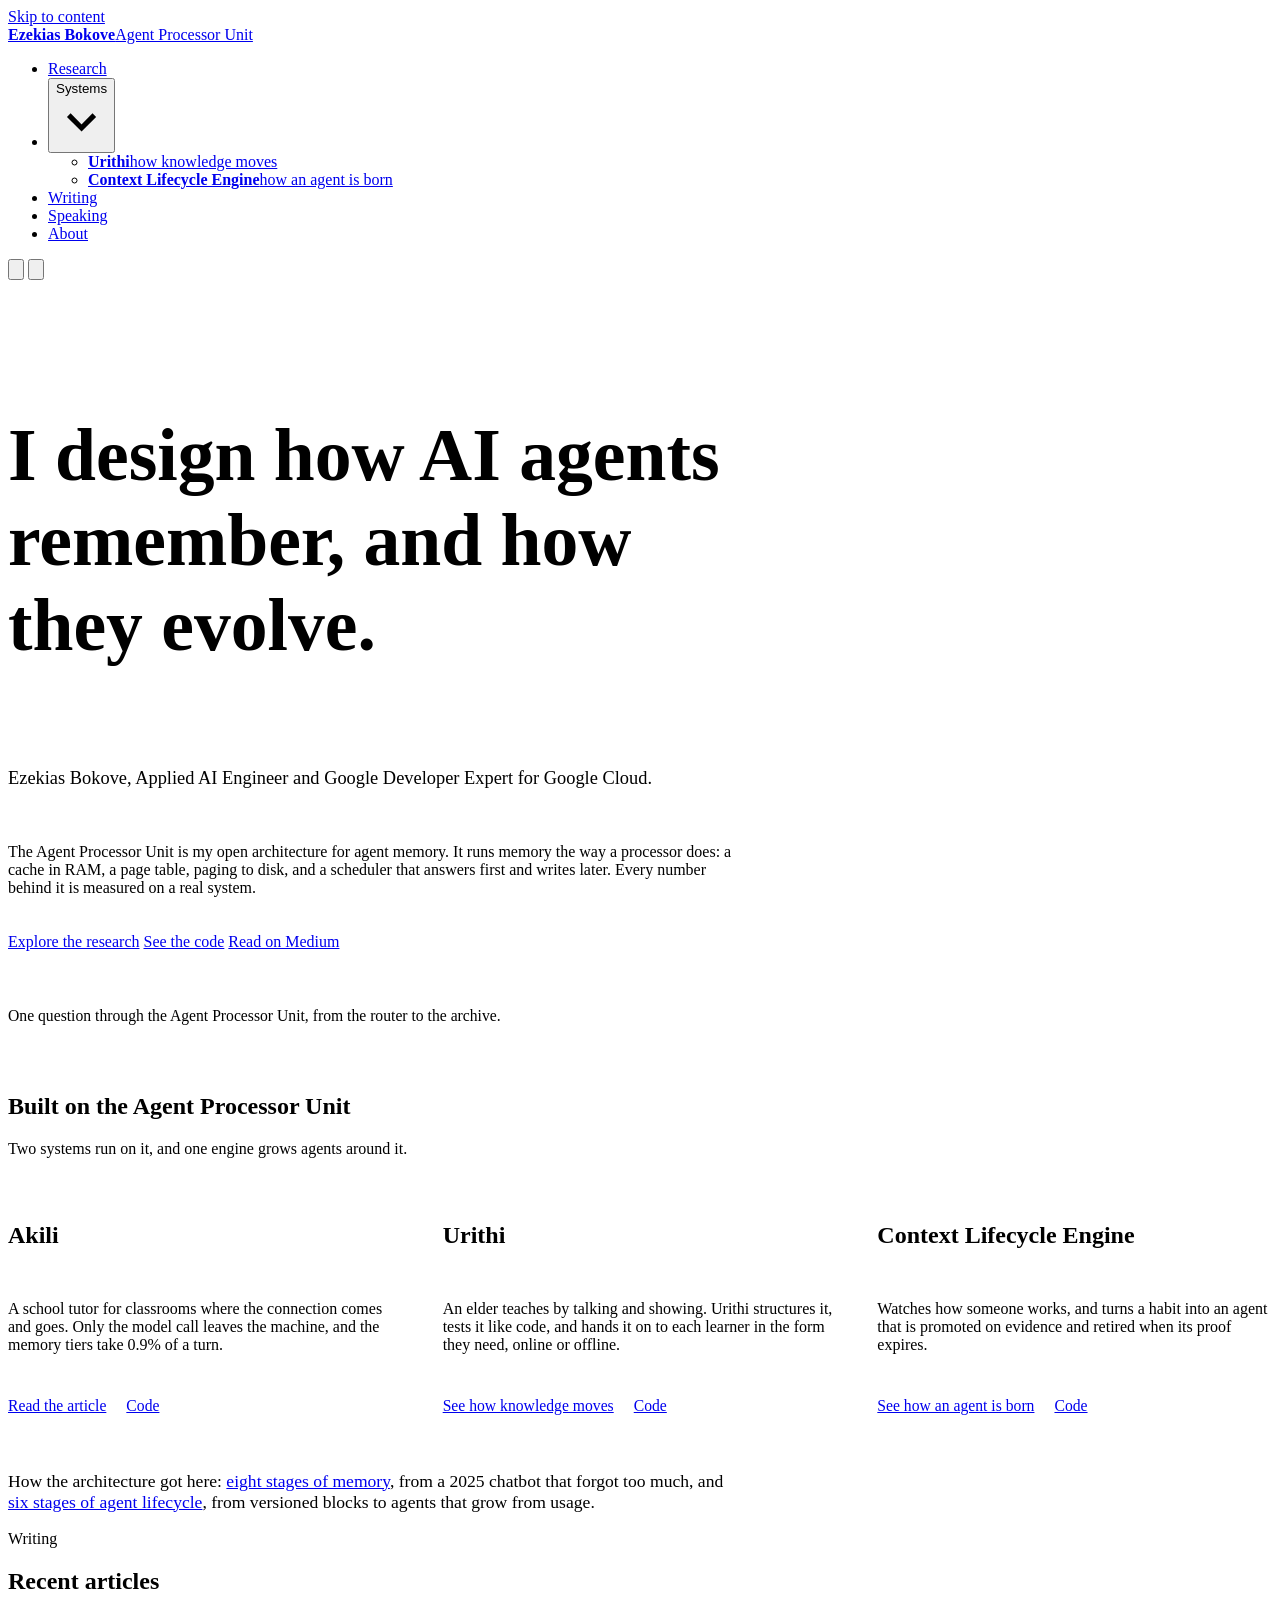
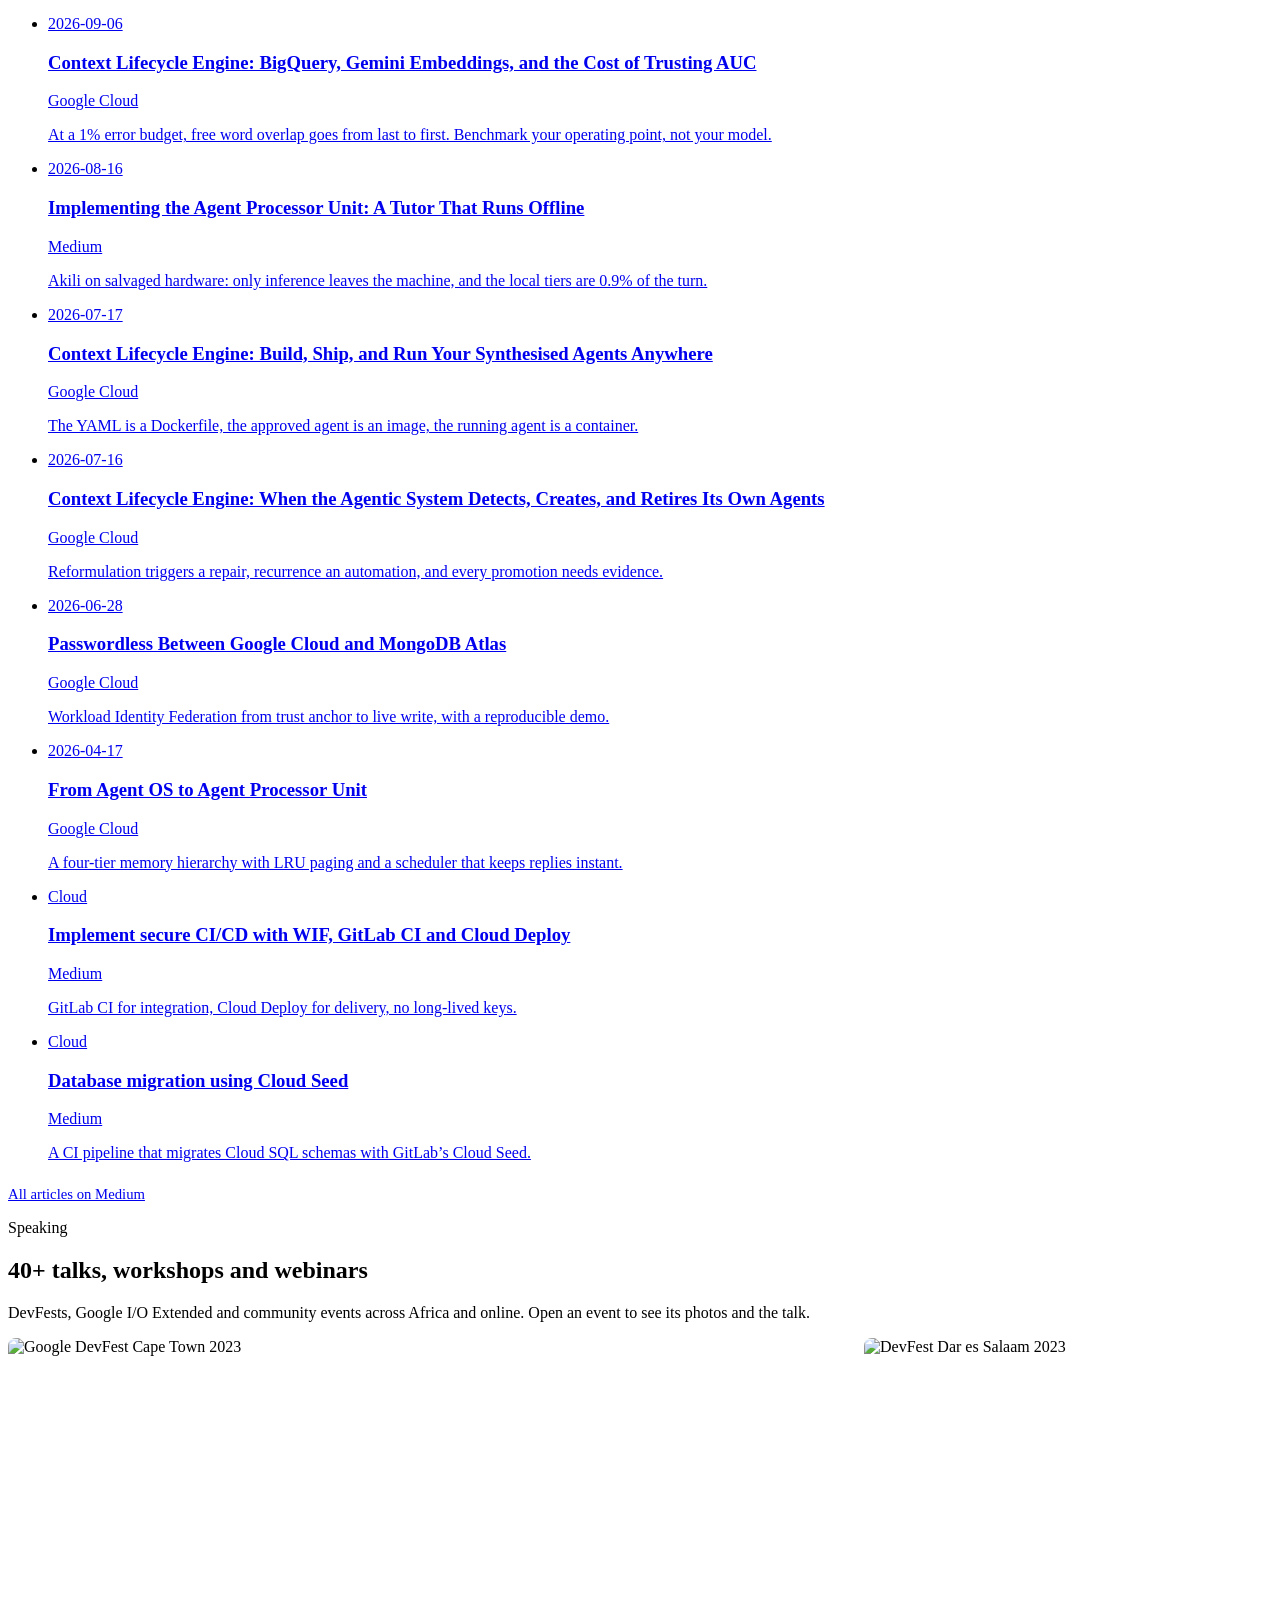
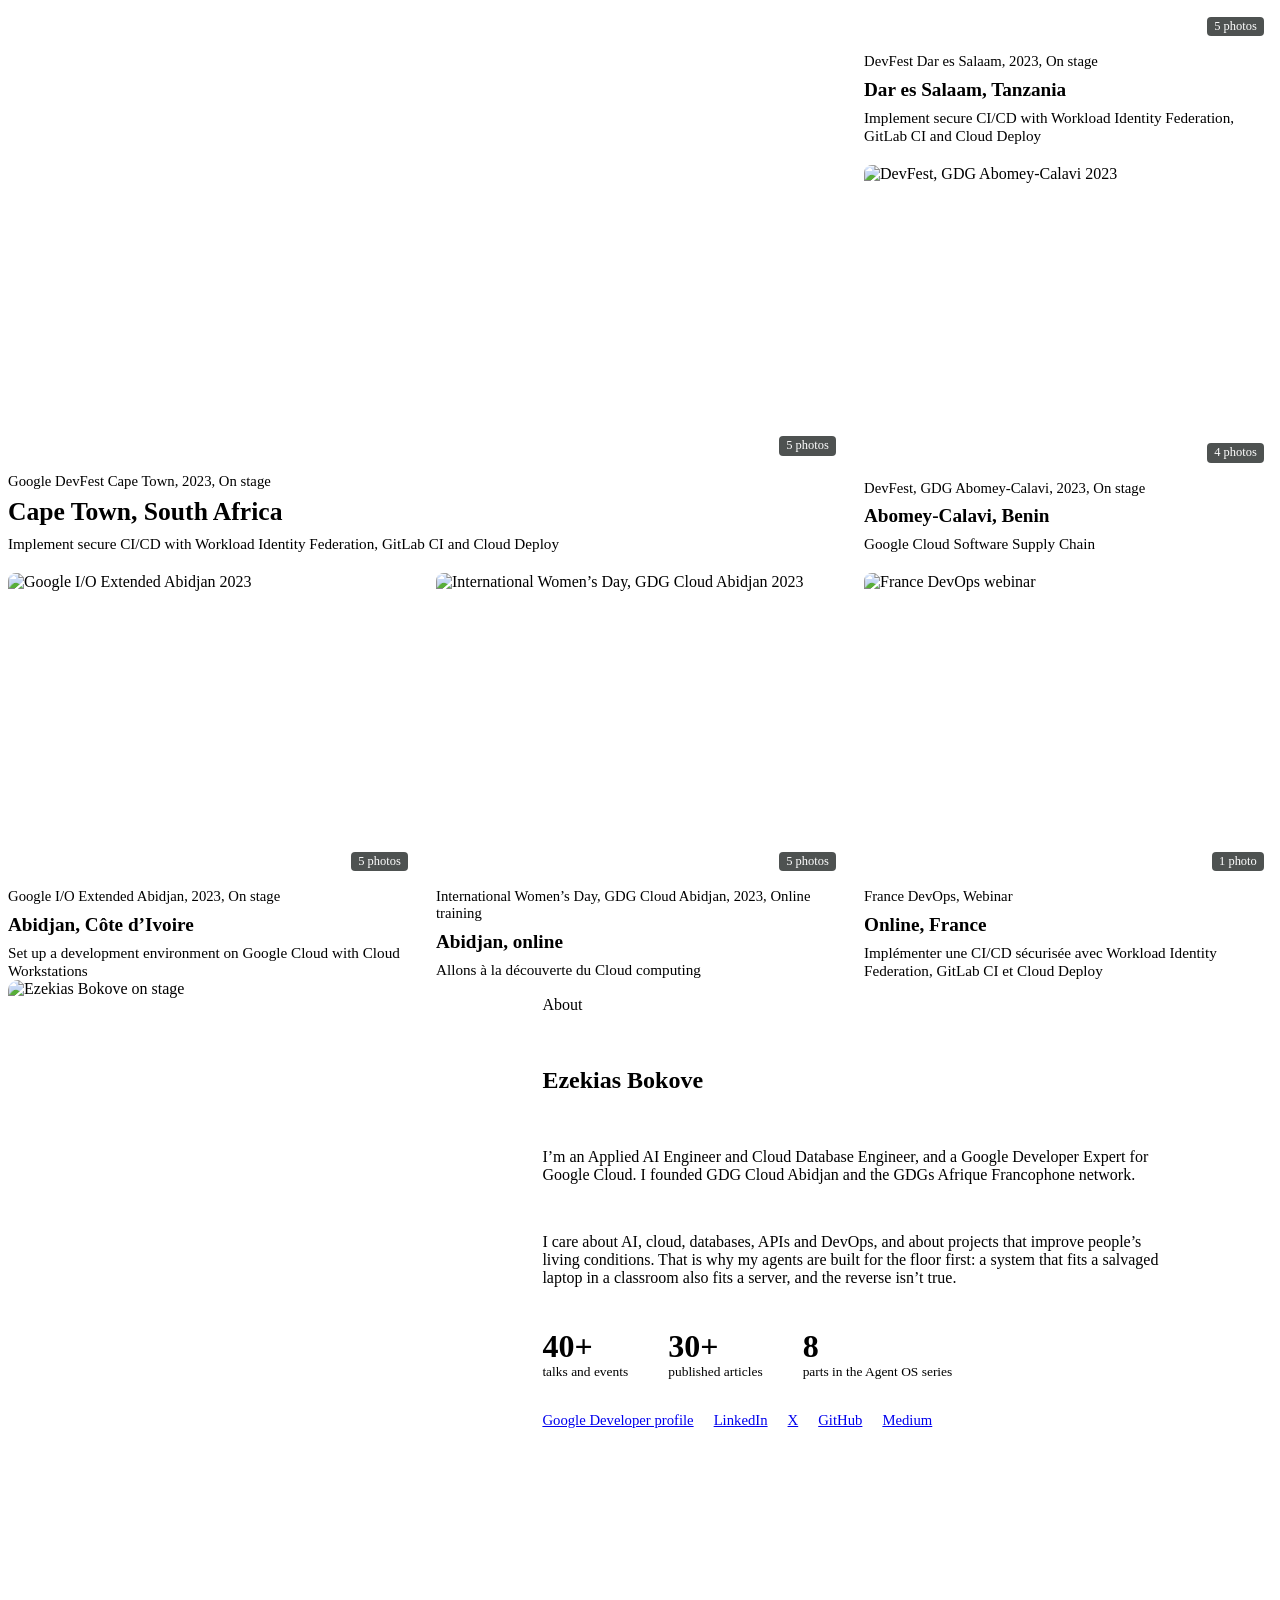
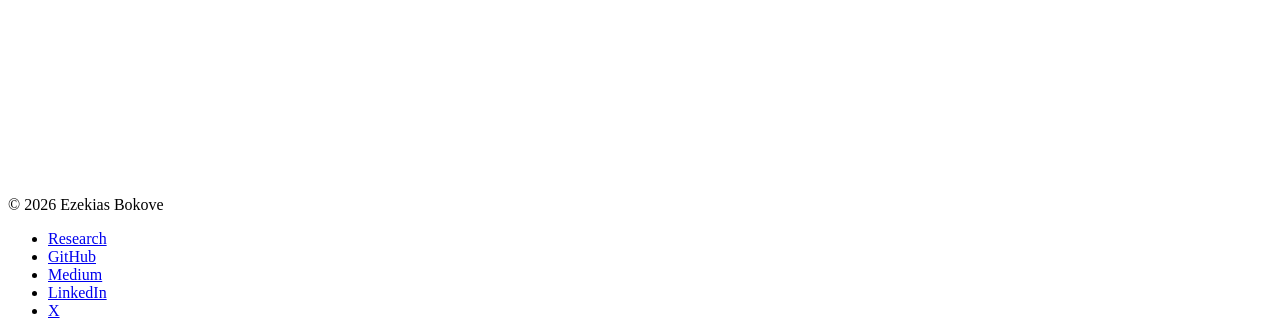
==== public/index.html @ e728876d "seo: fix robots.txt and soft 404s, add structured data and share images - robots.txt was named with " ====
<!DOCTYPE html>
<html lang="en">
<head>
  <meta charset="utf-8">
  <meta name="viewport" content="width=device-width, initial-scale=1, viewport-fit=cover">
  <title>Ezekias Bokove | Agent Processor Unit and AI agent memory</title>
  <meta name="description" content="Ezekias Bokove designs memory architectures for AI agents. The Agent Processor Unit runs agent memory like a processor: cache, page table, paging, scheduler.">
  <meta name="author" content="Ezekias Bokove">
  <link rel="canonical" href="https://ezekias.dev/">
  <meta property="og:type" content="profile">
  <meta property="og:site_name" content="Ezekias Bokove">
  <meta property="og:title" content="Ezekias Bokove">
  <meta property="og:description" content="Ezekias Bokove designs memory architectures for AI agents. The Agent Processor Unit runs agent memory like a processor: cache, page table, paging, scheduler.">
  <meta property="og:url" content="https://ezekias.dev/">
  <meta property="og:image" content="https://ezekias.dev/assets/og/home.png">
  <meta property="og:image:width" content="1200">
  <meta property="og:image:height" content="630">
  <meta property="og:locale" content="en_US">
  <meta name="twitter:card" content="summary_large_image">
  <meta name="twitter:site" content="@EzekiasBokove">
  <meta name="twitter:creator" content="@EzekiasBokove">
  <meta name="twitter:title" content="Ezekias Bokove">
  <meta name="twitter:description" content="Ezekias Bokove designs memory architectures for AI agents. The Agent Processor Unit runs agent memory like a processor: cache, page table, paging, scheduler.">
  <meta name="twitter:image" content="https://ezekias.dev/assets/og/home.png">
  <link rel="preconnect" href="https://fonts.googleapis.com">
  <link rel="preconnect" href="https://fonts.gstatic.com" crossorigin>
  <link rel="stylesheet" href="https://fonts.googleapis.com/css2?family=Familjen+Grotesk:ital,wght@0,400..700;1,400..700&family=Literata:ital,opsz,wght@0,7..72,300..700;1,7..72,400&display=swap">
  <script type="application/ld+json">
{
 "@context": "https://schema.org",
 "@graph": [
  {
   "@type": "Person",
   "@id": "https://ezekias.dev/#person",
   "name": "Ezekias Bokove",
   "alternateName": "Mahuton Ezekias Bokove",
   "url": "https://ezekias.dev/",
   "image": "https://ezekias.dev/assets/img/thumbs/ezekias_bokove-speaker.jpg",
   "jobTitle": "Applied AI Engineer",
   "description": "Applied AI Engineer and Google Developer Expert for Google Cloud. Author of the Agent Processor Unit, an open memory architecture for AI agents.",
   "award": "Google Developer Expert, Google Cloud",
   "knowsAbout": [
    "AI agent memory",
    "Agent Processor Unit",
    "Context engineering",
    "Multi-agent systems",
    "Google Cloud",
    "Retrieval-augmented generation"
   ],
   "sameAs": [
    "https://github.com/EZFRICA",
    "https://ezekiasb.medium.com/",
    "https://www.linkedin.com/in/ezekias-bokove/",
    "https://twitter.com/EzekiasBokove",
    "https://g.dev/EzekiasBokove"
   ]
  },
  {
   "@type": "WebSite",
   "@id": "https://ezekias.dev/#website",
   "url": "https://ezekias.dev/",
   "name": "Ezekias Bokove",
   "inLanguage": "en",
   "publisher": {
    "@id": "https://ezekias.dev/#person"
   }
  },
  {
   "@type": "ProfilePage",
   "@id": "https://ezekias.dev/#webpage",
   "url": "https://ezekias.dev/",
   "name": "Ezekias Bokove | Agent Processor Unit and AI agent memory",
   "description": "Ezekias Bokove designs memory architectures for AI agents. The Agent Processor Unit runs agent memory like a processor: cache, page table, paging, scheduler.",
   "isPartOf": {
    "@id": "https://ezekias.dev/#website"
   },
   "inLanguage": "en",
   "primaryImageOfPage": "https://ezekias.dev/assets/og/home.png",
   "mainEntity": {
    "@id": "https://ezekias.dev/#person"
   }
  }
 ]
}
  </script>
  <meta name="theme-color" content="#F1F4F0" media="(prefers-color-scheme: light)">
  <meta name="theme-color" content="#0E1513" media="(prefers-color-scheme: dark)">
  <link rel="manifest" href="/site.webmanifest">
  <link rel="icon" type="image/png" sizes="32x32" href="/assets/favicon/favicon-32x32.png">
  <link rel="icon" type="image/png" sizes="16x16" href="/assets/favicon/favicon-16x16.png">
  <link rel="apple-touch-icon" href="/assets/favicon/apple-touch-icon.png">
  <link rel="stylesheet" href="/assets/site/site.css">
  <link rel="stylesheet" href="/assets/site/arch.css">
  <link rel="stylesheet" href="/assets/site/flow.css">
  <script src="/assets/site/site.js"></script>
  <style>
    .hero { padding-block: 4.5rem 3rem; display: grid; gap: 2.75rem; }
    .hero-text { display: grid; gap: 1.25rem; max-width: 46rem; }
    .hero h1 { font-size: clamp(2.5rem, 1.4rem + 4.4vw, 4.6rem); }
    .hero .who { font-family: var(--display); font-size: 1.15rem; color: var(--muted); }
    .hero-figure { margin: 0; display: grid; gap: 0.75rem; }
    .hero-figure figcaption { font-family: var(--display); font-size: 0.98rem; color: var(--muted); }

    .hero-figure .flow { box-shadow: 0 30px 60px -30px rgba(13, 15, 18, 0.55); }
    .built { display: grid; grid-template-columns: repeat(3, minmax(0, 1fr)); gap: 2.5rem; border-top: 1px solid var(--ink); padding-top: 1.5rem; }
    .built article { display: grid; grid-template-rows: auto 1fr auto; gap: 0.7rem; }
    .built h3 { font-size: 1.5rem; }
    .built p { color: var(--muted); }
    .built .links { display: flex; flex-wrap: wrap; gap: 0.3rem 1.25rem; font-family: var(--display); font-size: 0.98rem; color: var(--ink); }
    .lineage { margin-top: 2.5rem; max-width: 46rem; font-size: 1.1rem; }
    @media (max-width: 860px) { .built { grid-template-columns: minmax(0, 1fr); gap: 2rem; } }
    .index { list-style: none; margin: 0; padding: 0; border-top: 1px solid var(--ink); }
    .index li { border-bottom: 1px solid var(--rule); }
    .index a { display: grid; grid-template-columns: 14rem minmax(0, 1fr); gap: 0.3rem 2rem; padding: 1.15rem 0; text-decoration: none; }
    .index .k { font-family: var(--display); font-weight: 620; font-size: 1.3rem; line-height: 1.2; }
    .index .d { color: var(--muted); max-width: 40rem; }
    .index .r { grid-column: 2; font-family: var(--display); font-size: 0.92rem; color: var(--muted); }
    .index a:hover .k { color: var(--probe); }
    .index-label { font-family: var(--display); font-weight: 620; font-size: 1.05rem; margin: 3rem 0 0.75rem; }
    @media (max-width: 680px) { .index a { grid-template-columns: minmax(0, 1fr); } .index .r { grid-column: 1; } }

    /* Speaking: a photo gallery; each event opens a viewer with all its photos and the talk */
    .gallery { display: grid; grid-template-columns: repeat(3, minmax(0, 1fr)); gap: 1.25rem; list-style: none; margin: 0; padding: 0; }
    .gallery li:first-child { grid-column: span 2; grid-row: span 2; }
    .shot { display: grid; gap: 0.55rem; width: 100%; height: 100%; align-content: start; padding: 0; border: 0; background: none; color: inherit; text-align: left; font: inherit; cursor: pointer; }
    .shot .frame { position: relative; overflow: hidden; border-radius: 8px; background: var(--paper-2); aspect-ratio: 4 / 3; }
    .gallery li:first-child .frame { aspect-ratio: auto; height: 100%; min-height: 18rem; }
    .gallery li:first-child .shot { grid-template-rows: minmax(0, 1fr) auto; }
    .shot img { width: 100%; height: 100%; object-fit: cover; transition: transform 0.5s ease; }
    .shot:hover img { transform: scale(1.04); }
    .shot .count { position: absolute; right: 0.5rem; bottom: 0.5rem; font-family: var(--mono); font-size: 0.78rem; color: #fff; background: rgba(10, 16, 14, 0.72); padding: 0.15rem 0.45rem; border-radius: 4px; }
    .shot .meta { font-family: var(--display); font-size: 0.92rem; color: var(--muted); }
    .shot .city { font-family: var(--display); font-stretch: 112%; font-weight: 720; font-size: 1.2rem; line-height: 1.1; }
    .gallery li:first-child .city { font-size: 1.6rem; }
    .shot .talk-title { color: var(--muted); font-size: 0.95rem; }
    .shot:hover .city { color: var(--probe); }
    @media (max-width: 860px) { .gallery { grid-template-columns: repeat(2, minmax(0, 1fr)); } }
    @media (max-width: 560px) { .gallery { grid-template-columns: minmax(0, 1fr); } .gallery li:first-child { grid-column: auto; grid-row: auto; } .gallery li:first-child .frame { height: auto; min-height: 0; aspect-ratio: 4 / 3; } }

    .viewer { width: min(64rem, calc(100vw - 2rem)); max-height: calc(100dvh - 2rem); padding: 0; border: 1px solid var(--rule); border-radius: 12px; background: var(--card); color: var(--ink); }
    .viewer::backdrop { background: rgba(5, 9, 8, 0.75); }
    .viewer-inner { display: grid; grid-template-columns: minmax(0, 1.5fr) minmax(0, 1fr); }
    .viewer-media { background: #0b100e; display: grid; grid-template-rows: minmax(0, 1fr) auto; }
    .viewer-media .main { width: 100%; height: min(62vh, 34rem); object-fit: contain; }
    .viewer-thumbs { display: flex; gap: 0.4rem; padding: 0.5rem; overflow-x: auto; }
    .viewer-thumbs button { flex: 0 0 4.2rem; height: 3rem; padding: 0; border: 2px solid transparent; border-radius: 4px; overflow: hidden; cursor: pointer; background: none; opacity: 0.6; }
    .viewer-thumbs button[aria-current="true"] { border-color: var(--probe); opacity: 1; }
    .viewer-thumbs img { width: 100%; height: 100%; object-fit: cover; }
    .viewer-text { padding: 1.5rem; display: grid; gap: 0.8rem; align-content: start; overflow-y: auto; max-height: min(70vh, 40rem); }
    .viewer-text .meta { font-family: var(--display); font-size: 0.95rem; color: var(--muted); }
    .viewer-text h3 { font-size: 1.6rem; font-stretch: 112%; }
    .viewer-text .talk-title { font-family: var(--display); font-weight: 650; font-size: 1.02rem; }
    .viewer-text p { color: var(--muted); font-size: 0.97rem; }
    .viewer-close { position: absolute; top: 0.6rem; right: 0.6rem; z-index: 2; background: var(--card); }
    .viewer-nav { display: flex; gap: 0.5rem; margin-top: 0.5rem; }
    @media (max-width: 760px) {
      .viewer-inner { grid-template-columns: minmax(0, 1fr); }
      .viewer-media .main { height: 42vh; }
      .viewer-text { max-height: none; }
      .viewer { overflow-y: auto; }
    }
    .about { display: grid; grid-template-columns: minmax(0, 0.8fr) minmax(0, 1.2fr); gap: 3rem; align-items: start; }
    .about img { width: 100%; aspect-ratio: 4 / 5; object-fit: cover; object-position: 50% 30%; border-radius: 10px; }
    .about-text { display: grid; gap: 1.1rem; max-width: 40rem; }
    .stats { display: flex; flex-wrap: wrap; gap: 1.5rem 2.5rem; margin: 0.5rem 0 0; }
    .stats div { display: grid; }
    .stats dt { font-family: var(--mono); font-size: 0.84rem; color: var(--muted); order: 2; }
    .stats dd { margin: 0; font-family: var(--display); font-stretch: 112%; font-weight: 750; font-size: 2rem; line-height: 1.1; order: 1; font-variant-numeric: tabular-nums; }
    .links-inline { display: flex; flex-wrap: wrap; gap: 0.4rem 1.25rem; font-family: var(--mono); font-size: 0.92rem; }
    @media (max-width: 760px) { .about { grid-template-columns: minmax(0, 1fr); } .about img { aspect-ratio: 3 / 2; } }
    @media (max-width: 960px) { .projects { grid-template-columns: repeat(2, minmax(0, 1fr)); } }
    @media (max-width: 600px) { .projects { grid-template-columns: minmax(0, 1fr); } }
    .more { margin-top: 1.5rem; font-family: var(--mono); font-size: 0.92rem; }
  </style>
</head>
<body>
  <a class="skip" href="#main">Skip to content</a>
  <header class="site-header">
    <div class="container">
      <a class="brand" href="/"><b>Ezekias Bokove</b><span>Agent Processor Unit</span></a>
      <ul class="nav" id="site-nav">
        <li><a href="/research">Research</a></li>
        <li class="has-sub">
          <button class="sub-toggle" type="button" aria-expanded="false" aria-controls="systems-menu">Systems<svg viewBox="0 0 16 16" aria-hidden="true"><path d="m4 6 4 4 4-4" fill="none" stroke="currentColor" stroke-width="1.6"/></svg></button>
          <ul class="sub" id="systems-menu">
            <li><a href="/research/urithi"><b>Urithi</b><span>how knowledge moves</span></a></li>
            <li><a href="/research/cle"><b>Context Lifecycle Engine</b><span>how an agent is born</span></a></li>
          </ul>
        </li>
        <li><a href="#writing">Writing</a></li>
        <li><a href="#speaking">Speaking</a></li>
        <li><a href="#about">About</a></li>
      </ul>
      <button class="icon-btn menu-btn" type="button" data-menu-toggle aria-expanded="false" aria-controls="site-nav" aria-label="Menu"><svg viewBox="0 0 16 16" aria-hidden="true"><path d="M2 4h12M2 8h12M2 12h12" stroke="currentColor" stroke-width="1.5"/></svg></button>
      <button class="icon-btn" type="button" data-theme-toggle aria-label="Theme"><svg viewBox="0 0 16 16" aria-hidden="true"><circle cx="8" cy="8" r="6" fill="none" stroke="currentColor" stroke-width="1.4"/><path d="M8 2a6 6 0 0 1 0 12z" fill="currentColor"/></svg></button>
    </div>
  </header>

  <main id="main">
    <section class="container hero">
      <div class="hero-text">
        <h1>I design how AI agents remember, and how they evolve.</h1>
        <p class="who">Ezekias Bokove, Applied AI Engineer and Google Developer Expert for Google Cloud.</p>
        <p class="lede">The Agent Processor Unit is my open architecture for agent memory. It runs memory the way a processor does: a cache in RAM, a page table, paging to disk, and a scheduler that answers first and writes later. Every number behind it is measured on a real system.</p>
        <div class="actions">
          <a class="btn" href="/research">Explore the research</a>
          <a class="btn ghost" href="https://github.com/EZFRICA/Agent-Processor-Unit">See the code</a>
          <a class="btn ghost" href="https://ezekiasb.medium.com/">Read on Medium</a>
        </div>
      </div>
      <figure class="hero-figure">
        <div id="apu-die"></div>
        <figcaption>One question through the Agent Processor Unit, from the router to the archive.</figcaption>
      </figure>
    </section>

    <section class="section" id="research">
      <div class="container">
        <div class="section-head">
          <h2>Built on the Agent Processor Unit</h2>
          <p class="lede">Two systems run on it, and one engine grows agents around it.</p>
        </div>
        <div class="built">
          <article>
            <h3>Akili</h3>
            <p>A school tutor for classrooms where the connection comes and goes. Only the model call leaves the machine, and the memory tiers take 0.9% of a turn.</p>
            <p class="links"><a href="https://ezekiasb.medium.com/implementing-the-agent-processor-unit-a-tutor-that-runs-offline-d10b77803889">Read the article</a><a href="https://github.com/EZFRICA/apu-akili">Code</a></p>
          </article>
          <article>
            <h3>Urithi</h3>
            <p>An elder teaches by talking and showing. Urithi structures it, tests it like code, and hands it on to each learner in the form they need, online or offline.</p>
            <p class="links"><a href="/research/urithi">See how knowledge moves</a><a href="https://github.com/EZFRICA/apu-urithi">Code</a></p>
          </article>
          <article>
            <h3>Context Lifecycle Engine</h3>
            <p>Watches how someone works, and turns a habit into an agent that is promoted on evidence and retired when its proof expires.</p>
            <p class="links"><a href="/research/cle">See how an agent is born</a><a href="https://github.com/EZFRICA/context-lifecycle-engine">Code</a></p>
          </article>
        </div>
        <p class="lineage">How the architecture got here: <a href="/research/memory">eight stages of memory</a>, from a 2025 chatbot that forgot too much, and <a href="/research/context">six stages of agent lifecycle</a>, from versioned blocks to agents that grow from usage.</p>
      </div>
    </section>

    <section class="section" id="writing">
      <div class="container">
        <div class="section-head">
          <p class="eyebrow">Writing</p>
          <h2>Recent articles</h2>
        </div>
        <ul class="rows">
          <li><a href="https://medium.com/google-cloud/context-lifecycle-engine-bigquery-gemini-embeddings-and-the-cost-of-trusting-auc-53237b806b9c"><time datetime="2026-09-06">2026-09-06</time><h3>Context Lifecycle Engine: BigQuery, Gemini Embeddings, and the Cost of Trusting AUC</h3><span class="tag">Google Cloud</span><p>At a 1% error budget, free word overlap goes from last to first. Benchmark your operating point, not your model.</p></a></li>
          <li><a href="https://ezekiasb.medium.com/implementing-the-agent-processor-unit-a-tutor-that-runs-offline-d10b77803889"><time datetime="2026-08-16">2026-08-16</time><h3>Implementing the Agent Processor Unit: A Tutor That Runs Offline</h3><span class="tag">Medium</span><p>Akili on salvaged hardware: only inference leaves the machine, and the local tiers are 0.9% of the turn.</p></a></li>
          <li><a href="https://medium.com/google-cloud/context-lifecycle-engine-build-ship-and-run-your-synthesised-agents-anywhere-33be1d151426"><time datetime="2026-07-17">2026-07-17</time><h3>Context Lifecycle Engine: Build, Ship, and Run Your Synthesised Agents Anywhere</h3><span class="tag">Google Cloud</span><p>The YAML is a Dockerfile, the approved agent is an image, the running agent is a container.</p></a></li>
          <li><a href="https://medium.com/google-cloud/context-lifecycle-engine-when-the-agentic-system-detects-creates-and-retires-its-own-agents-bdfffce2e2ca"><time datetime="2026-07-16">2026-07-16</time><h3>Context Lifecycle Engine: When the Agentic System Detects, Creates, and Retires Its Own Agents</h3><span class="tag">Google Cloud</span><p>Reformulation triggers a repair, recurrence an automation, and every promotion needs evidence.</p></a></li>
          <li><a href="https://medium.com/google-cloud/passwordless-between-google-cloud-and-mongodb-atlas-36701c0c5d17"><time datetime="2026-06-28">2026-06-28</time><h3>Passwordless Between Google Cloud and MongoDB Atlas</h3><span class="tag">Google Cloud</span><p>Workload Identity Federation from trust anchor to live write, with a reproducible demo.</p></a></li>
          <li><a href="https://medium.com/google-cloud/from-agent-os-to-agent-processor-unit-cdd797fb6287"><time datetime="2026-04-17">2026-04-17</time><h3>From Agent OS to Agent Processor Unit</h3><span class="tag">Google Cloud</span><p>A four-tier memory hierarchy with LRU paging and a scheduler that keeps replies instant.</p></a></li>
          <li><a href="https://ezekiasb.medium.com/implement-secure-ci-cd-with-workload-identity-federation-gitlab-ci-cloud-deploy-d5de492ac782"><time>Cloud</time><h3>Implement secure CI/CD with WIF, GitLab CI and Cloud Deploy</h3><span class="tag">Medium</span><p>GitLab CI for integration, Cloud Deploy for delivery, no long-lived keys.</p></a></li>
          <li><a href="https://ezekiasb.medium.com/database-migration-using-cloud-seed-62c92bf713be"><time>Cloud</time><h3>Database migration using Cloud Seed</h3><span class="tag">Medium</span><p>A CI pipeline that migrates Cloud SQL schemas with GitLab’s Cloud Seed.</p></a></li>
        </ul>
        <p class="more"><a href="https://ezekiasb.medium.com/" rel="me">All articles on Medium</a></p>
      </div>
    </section>

    <section class="section" id="speaking">
      <div class="container">
        <div class="section-head">
          <p class="eyebrow">Speaking</p>
          <h2>40+ talks, workshops and webinars</h2>
          <p class="lede">DevFests, Google I/O Extended and community events across Africa and online. Open an event to see its photos and the talk.</p>
        </div>
        <ul class="gallery">
          <li><button class="shot" type="button" data-event="0" aria-haspopup="dialog">
            <span class="frame"><img src="/assets/img/thumbs/devfest_cape_town_2023.jpg" alt="Google DevFest Cape Town 2023" loading="lazy"><span class="count">5 photos</span></span>
            <span class="meta">Google DevFest Cape Town, 2023, On stage</span>
            <span class="city">Cape Town, South Africa</span>
            <span class="talk-title">Implement secure CI/CD with Workload Identity Federation, GitLab CI and Cloud Deploy</span>
          </button></li>
          <li><button class="shot" type="button" data-event="1" aria-haspopup="dialog">
            <span class="frame"><img src="/assets/img/thumbs/devfest_dar_es_salaam_2023.jpg" alt="DevFest Dar es Salaam 2023" loading="lazy"><span class="count">5 photos</span></span>
            <span class="meta">DevFest Dar es Salaam, 2023, On stage</span>
            <span class="city">Dar es Salaam, Tanzania</span>
            <span class="talk-title">Implement secure CI/CD with Workload Identity Federation, GitLab CI and Cloud Deploy</span>
          </button></li>
          <li><button class="shot" type="button" data-event="2" aria-haspopup="dialog">
            <span class="frame"><img src="/assets/img/thumbs/devfest_abomey_calavi_2023.jpg" alt="DevFest, GDG Abomey-Calavi 2023" loading="lazy"><span class="count">4 photos</span></span>
            <span class="meta">DevFest, GDG Abomey-Calavi, 2023, On stage</span>
            <span class="city">Abomey-Calavi, Benin</span>
            <span class="talk-title">Google Cloud Software Supply Chain</span>
          </button></li>
          <li><button class="shot" type="button" data-event="3" aria-haspopup="dialog">
            <span class="frame"><img src="/assets/img/thumbs/io_extented-abidjan2023.jpg" alt="Google I/O Extended Abidjan 2023" loading="lazy"><span class="count">5 photos</span></span>
            <span class="meta">Google I/O Extended Abidjan, 2023, On stage</span>
            <span class="city">Abidjan, Côte d’Ivoire</span>
            <span class="talk-title">Set up a development environment on Google Cloud with Cloud Workstations</span>
          </button></li>
          <li><button class="shot" type="button" data-event="4" aria-haspopup="dialog">
            <span class="frame"><img src="/assets/img/thumbs/iwd_abidjan_2023.jpg" alt="International Women’s Day, GDG Cloud Abidjan 2023" loading="lazy"><span class="count">5 photos</span></span>
            <span class="meta">International Women’s Day, GDG Cloud Abidjan, 2023, Online training</span>
            <span class="city">Abidjan, online</span>
            <span class="talk-title">Allons à la découverte du Cloud computing</span>
          </button></li>
          <li><button class="shot" type="button" data-event="5" aria-haspopup="dialog">
            <span class="frame"><img src="/assets/img/thumbs/webinar_france_devops.jpg" alt="France DevOps webinar" loading="lazy"><span class="count">1 photo</span></span>
            <span class="meta">France DevOps, Webinar</span>
            <span class="city">Online, France</span>
            <span class="talk-title">Implémenter une CI/CD sécurisée avec Workload Identity Federation, GitLab CI et Cloud Deploy</span>
          </button></li>
        </ul>
        <dialog class="viewer" id="viewer" aria-labelledby="viewer-city">
          <button class="icon-btn viewer-close" type="button" data-close aria-label="Close"><svg viewBox="0 0 16 16" aria-hidden="true"><path d="M4 4l8 8M12 4l-8 8" stroke="currentColor" stroke-width="1.6"/></svg></button>
          <div class="viewer-inner">
            <div class="viewer-media"><img class="main" alt=""><div class="viewer-thumbs"></div></div>
            <div class="viewer-text">
              <p class="meta"></p>
              <h3 id="viewer-city"></h3>
              <p class="talk-title"></p>
              <p class="desc"></p>
              <p class="video"></p>
              <div class="viewer-nav">
                <button class="btn ghost" type="button" data-step="-1">Previous event</button>
                <button class="btn ghost" type="button" data-step="1">Next event</button>
              </div>
            </div>
          </div>
        </dialog>
      </div>
    </section>

    <section class="section" id="about">
      <div class="container about">
        <img src="/assets/img/thumbs/ezekias_bokove-speaker.jpg" alt="Ezekias Bokove on stage" loading="lazy" width="1200" height="800">
        <div class="about-text">
          <p class="eyebrow">About</p>
          <h2>Ezekias Bokove</h2>
          <p>I’m an Applied AI Engineer and Cloud Database Engineer, and a Google Developer Expert for Google Cloud. I founded GDG Cloud Abidjan and the GDGs Afrique Francophone network.</p>
          <p>I care about AI, cloud, databases, APIs and DevOps, and about projects that improve people’s living conditions. That is why my agents are built for the floor first: a system that fits a salvaged laptop in a classroom also fits a server, and the reverse isn’t true.</p>
          <dl class="stats">
            <div><dt>talks and events</dt><dd>40+</dd></div>
            <div><dt>published articles</dt><dd>30+</dd></div>
            <div><dt>parts in the Agent OS series</dt><dd>8</dd></div>
          </dl>
          <p class="links-inline">
            <a href="https://g.dev/EzekiasBokove" rel="me">Google Developer profile</a>
            <a href="https://www.linkedin.com/in/ezekias-bokove/" rel="me">LinkedIn</a>
            <a href="https://twitter.com/EzekiasBokove" rel="me">X</a>
            <a href="https://github.com/EZFRICA" rel="me">GitHub</a>
            <a href="https://ezekiasb.medium.com/" rel="me">Medium</a>
          </p>
        </div>
      </div>
    </section>
  </main>

  <footer class="site-footer">
    <div class="container">
      <p>© 2026 Ezekias Bokove</p>
      <ul>
        <li><a href="/research">Research</a></li>
        <li><a href="https://github.com/EZFRICA" rel="me">GitHub</a></li>
        <li><a href="https://ezekiasb.medium.com/" rel="me">Medium</a></li>
        <li><a href="https://www.linkedin.com/in/ezekias-bokove/" rel="me">LinkedIn</a></li>
        <li><a href="https://twitter.com/EzekiasBokove" rel="me">X</a></li>
      </ul>
    </div>
  </footer>

  <script src="/assets/site/data-apu.js"></script>
  <script src="/assets/site/flow.js"></script>
  <script>
    new FlowPlayer(document.getElementById('apu-die'), window.APU_MAP, window.APU_FLOW, { once: true });
  </script>
  <script>
    (() => {
      const events = [{"id": "capetown", "city": "Cape Town", "country": "South Africa", "event": "Google DevFest Cape Town", "year": "2023", "fmt": "On stage", "title": "Implement secure CI/CD with Workload Identity Federation, GitLab CI and Cloud Deploy", "text": "A secure connection between GitLab and Google Cloud with Workload Identity Federation, then CI/CD where GitLab CI runs integration and Cloud Deploy runs delivery.", "photos": ["/assets/img/thumbs/devfest_cape_town_2023.jpg", "/assets/img/thumbs/devfest_cape_town_2023_1.jpg", "/assets/img/thumbs/devfest_cape_town_2023_2.jpg", "/assets/img/thumbs/devfest_cape_town_2023_3.jpg", "/assets/img/thumbs/devfest_cape_town_2023_4.jpg"]}, {"id": "dar", "city": "Dar es Salaam", "country": "Tanzania", "event": "DevFest Dar es Salaam", "year": "2023", "fmt": "On stage", "title": "Implement secure CI/CD with Workload Identity Federation, GitLab CI and Cloud Deploy", "text": "The same talk for the Dar es Salaam community: keyless authentication from GitLab to Google Cloud, and a CI/CD split between GitLab CI and Cloud Deploy.", "photos": ["/assets/img/thumbs/devfest_dar_es_salaam_2023.jpg", "/assets/img/thumbs/devfest_dar_es_salaam_2023_1.jpg", "/assets/img/thumbs/devfest_dar_es_salaam_2023_2.jpg", "/assets/img/thumbs/devfest_dar_es_salaam_2023_3.jpg", "/assets/img/thumbs/devfest_dar_es_salaam_2023_4.jpg"]}, {"id": "abomey", "city": "Abomey-Calavi", "country": "Benin", "event": "DevFest, GDG Abomey-Calavi", "year": "2023", "fmt": "On stage", "title": "Google Cloud Software Supply Chain", "text": "Securing the path from source to production on Google Cloud.", "photos": ["/assets/img/thumbs/devfest_abomey_calavi_2023.jpg", "/assets/img/thumbs/devfest_abomey_calavi_2023_1.jpg", "/assets/img/thumbs/devfest_abomey_calavi_2023_2.jpg", "/assets/img/thumbs/devfest_abomey_calavi_2023_3.jpg"]}, {"id": "io", "city": "Abidjan", "country": "Côte d’Ivoire", "event": "Google I/O Extended Abidjan", "year": "2023", "fmt": "On stage", "title": "Set up a development environment on Google Cloud with Cloud Workstations", "text": "Cloud Workstations, part of Software Delivery Shield: secure, fast development environments in the browser or a local IDE, with the IDEs and tools developers already use.", "photos": ["/assets/img/thumbs/io_extented-abidjan2023.jpg", "/assets/img/thumbs/io_extented-abidjan2023_1.jpg", "/assets/img/thumbs/io_extented-abidjan2023_2.jpg", "/assets/img/thumbs/io_extented-abidjan2023_3.jpg", "/assets/img/thumbs/io_extented-abidjan2023_4.jpg"]}, {"id": "iwd", "city": "Abidjan", "country": "Online", "event": "International Women’s Day, GDG Cloud Abidjan", "year": "2023", "fmt": "Online training", "title": "Allons à la découverte du Cloud computing", "text": "A training session in French on what the cloud brings, flexibility, scalability, lower cost and accessibility, and on the IaaS, PaaS and SaaS service models.", "photos": ["/assets/img/thumbs/iwd_abidjan_2023.jpg", "/assets/img/thumbs/iwd_abidjan_2023_1.jpg", "/assets/img/thumbs/iwd_abidjan_2023_2.jpg", "/assets/img/thumbs/iwd_abidjan_2023_3.jpg", "/assets/img/thumbs/iwd_abidjan_2023_4.jpg"]}, {"id": "francedevops", "city": "Online", "country": "France", "event": "France DevOps", "year": "", "fmt": "Webinar", "title": "Implémenter une CI/CD sécurisée avec Workload Identity Federation, GitLab CI et Cloud Deploy", "text": "The CI/CD talk in French for the France DevOps community.", "video": "https://youtu.be/_GrtZkJiPAc", "photos": ["/assets/img/thumbs/webinar_france_devops.jpg"]}];
      const dlg = document.getElementById('viewer');
      if (!dlg || !dlg.showModal) return;
      const main = dlg.querySelector('.main'), thumbs = dlg.querySelector('.viewer-thumbs');
      let ev = 0, ph = 0;
      const showPhoto = (k) => {
        const e = events[ev];
        ph = (k + e.photos.length) % e.photos.length;
        main.src = e.photos[ph];
        main.alt = `${e.event}, photo ${ph + 1} of ${e.photos.length}`;
        thumbs.querySelectorAll('button').forEach((b, j) => b.setAttribute('aria-current', String(j === ph)));
      };
      const showEvent = (k) => {
        ev = (k + events.length) % events.length;
        const e = events[ev];
        dlg.querySelector('.meta').textContent = [e.event, e.year, e.fmt].filter(Boolean).join(', ');
        dlg.querySelector('h3').textContent = e.city === 'Online' ? `Online, ${e.country}` : e.country === 'Online' ? `${e.city}, online` : `${e.city}, ${e.country}`;
        dlg.querySelector('.talk-title').textContent = e.title;
        dlg.querySelector('.desc').textContent = e.text;
        const v = dlg.querySelector('.video');
        v.innerHTML = e.video ? `<a href="${e.video}">Watch the recording</a>` : '';
        thumbs.innerHTML = '';
        thumbs.hidden = e.photos.length < 2;
        e.photos.forEach((src, j) => {
          const b = document.createElement('button');
          b.type = 'button';
          b.setAttribute('aria-label', `Photo ${j + 1}`);
          b.innerHTML = `<img src="${src}" alt="" loading="lazy">`;
          b.addEventListener('click', () => showPhoto(j));
          thumbs.appendChild(b);
        });
        showPhoto(0);
      };
      document.querySelectorAll('.shot').forEach((b) => b.addEventListener('click', () => {
        showEvent(Number(b.dataset.event));
        dlg.showModal();
      }));
      dlg.querySelector('[data-close]').addEventListener('click', () => dlg.close());
      dlg.querySelectorAll('[data-step]').forEach((b) => b.addEventListener('click', () => showEvent(ev + Number(b.dataset.step))));
      dlg.addEventListener('click', (e) => { if (e.target === dlg) dlg.close(); });
      dlg.addEventListener('keydown', (e) => {
        if (e.key === 'ArrowRight') showPhoto(ph + 1);
        if (e.key === 'ArrowLeft') showPhoto(ph - 1);
      });
    })();
  </script>
</body>
</html>
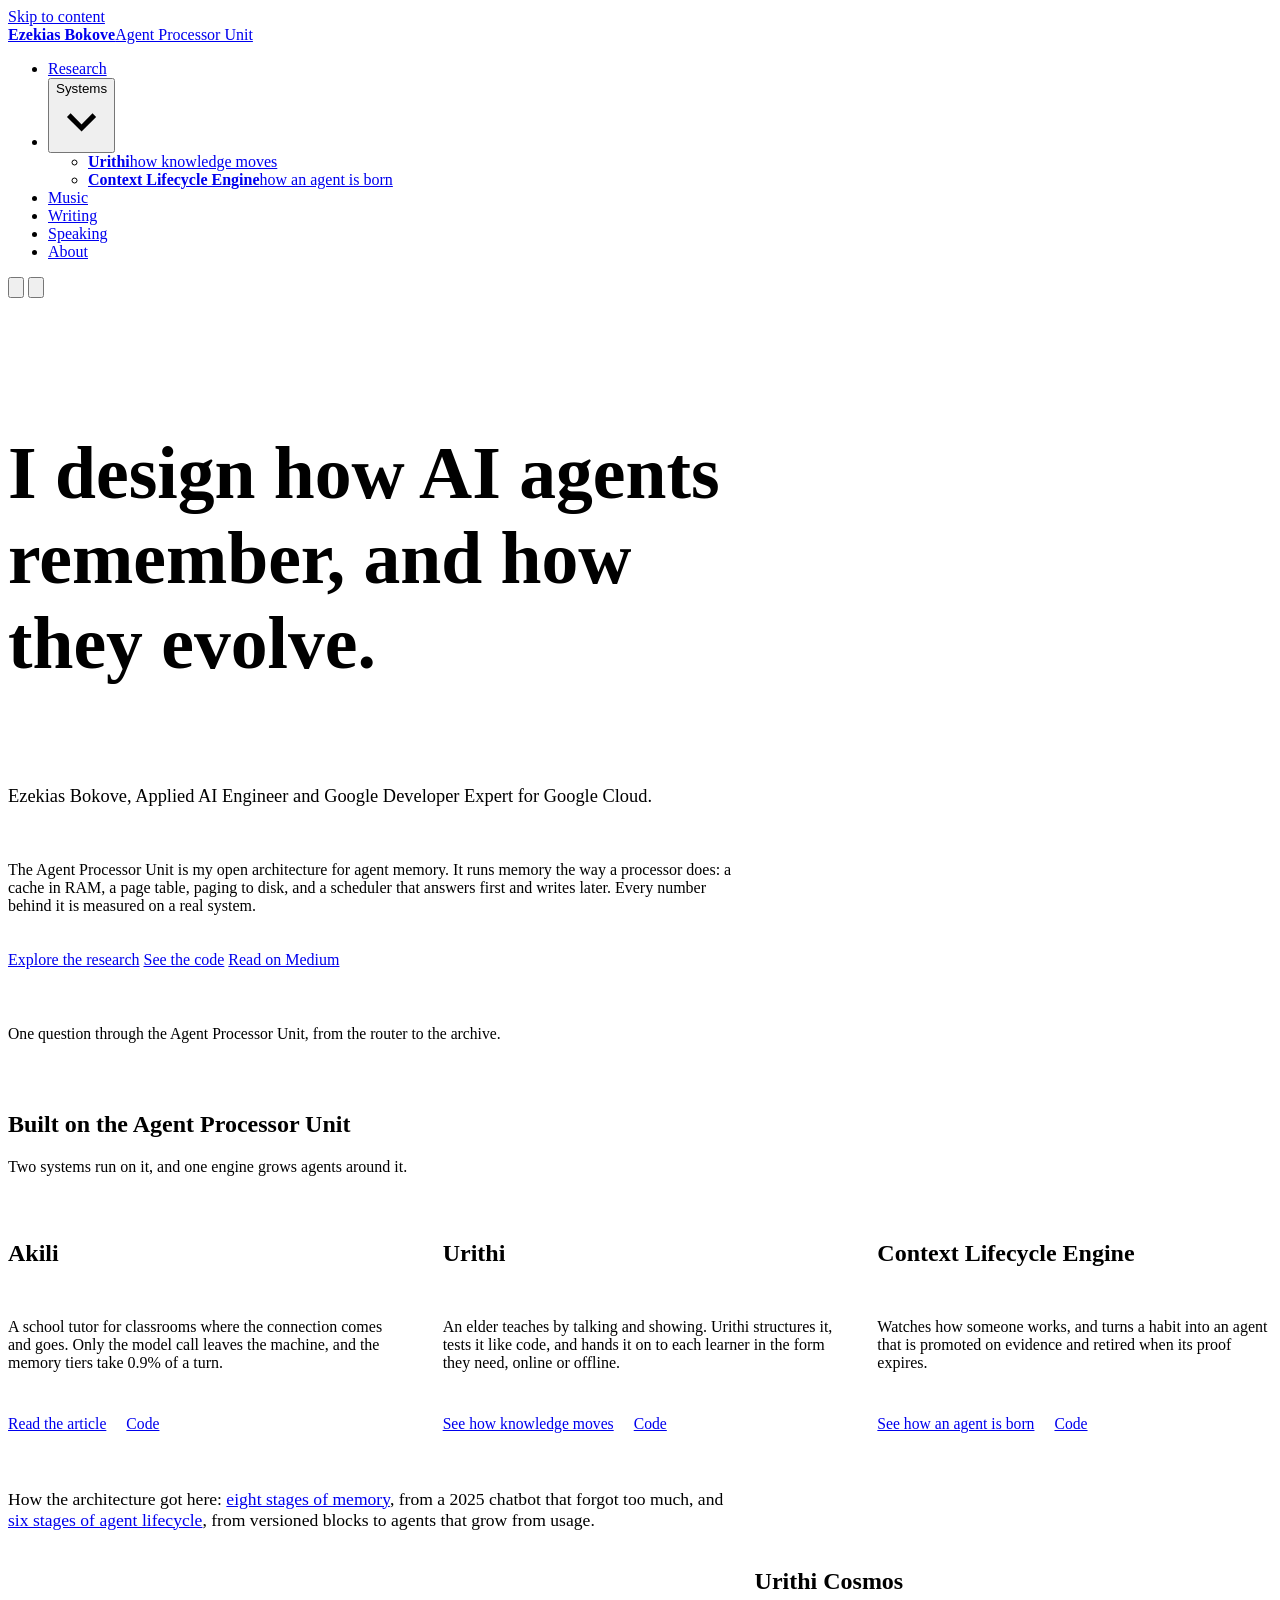
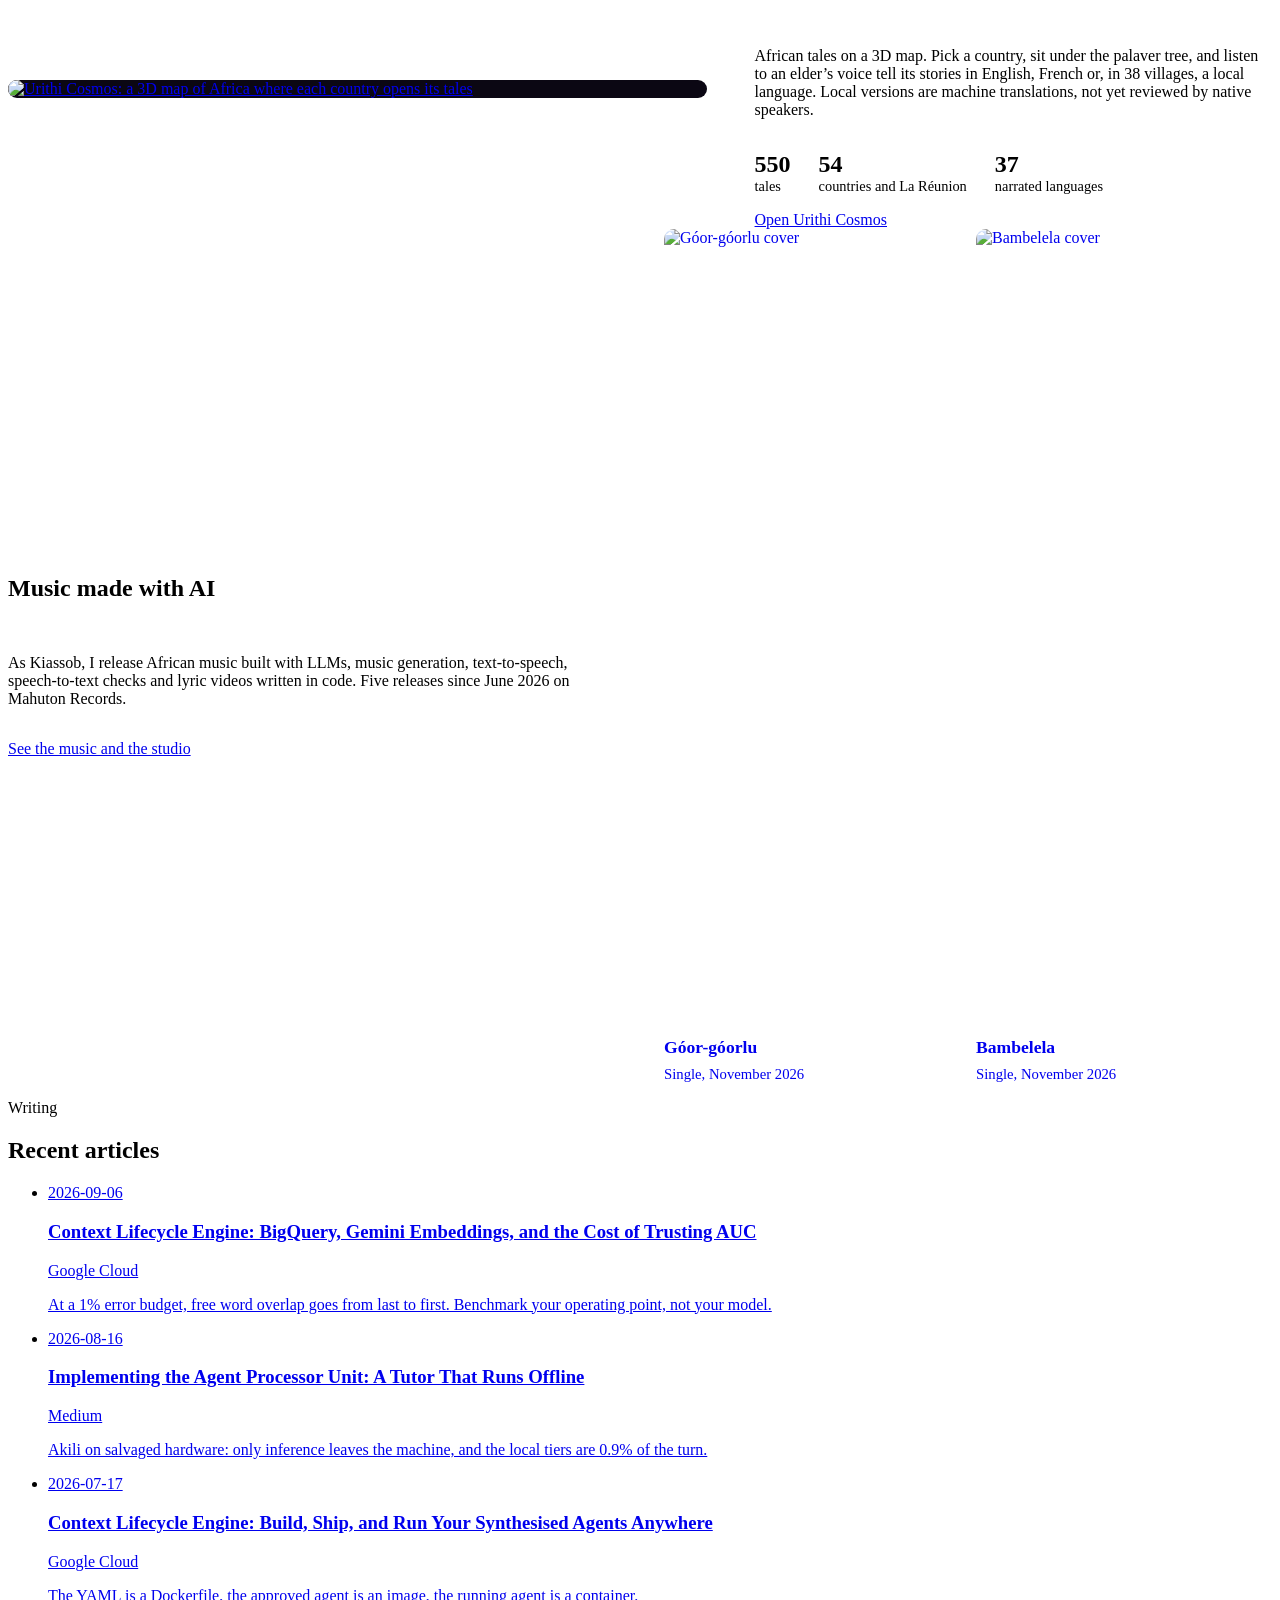
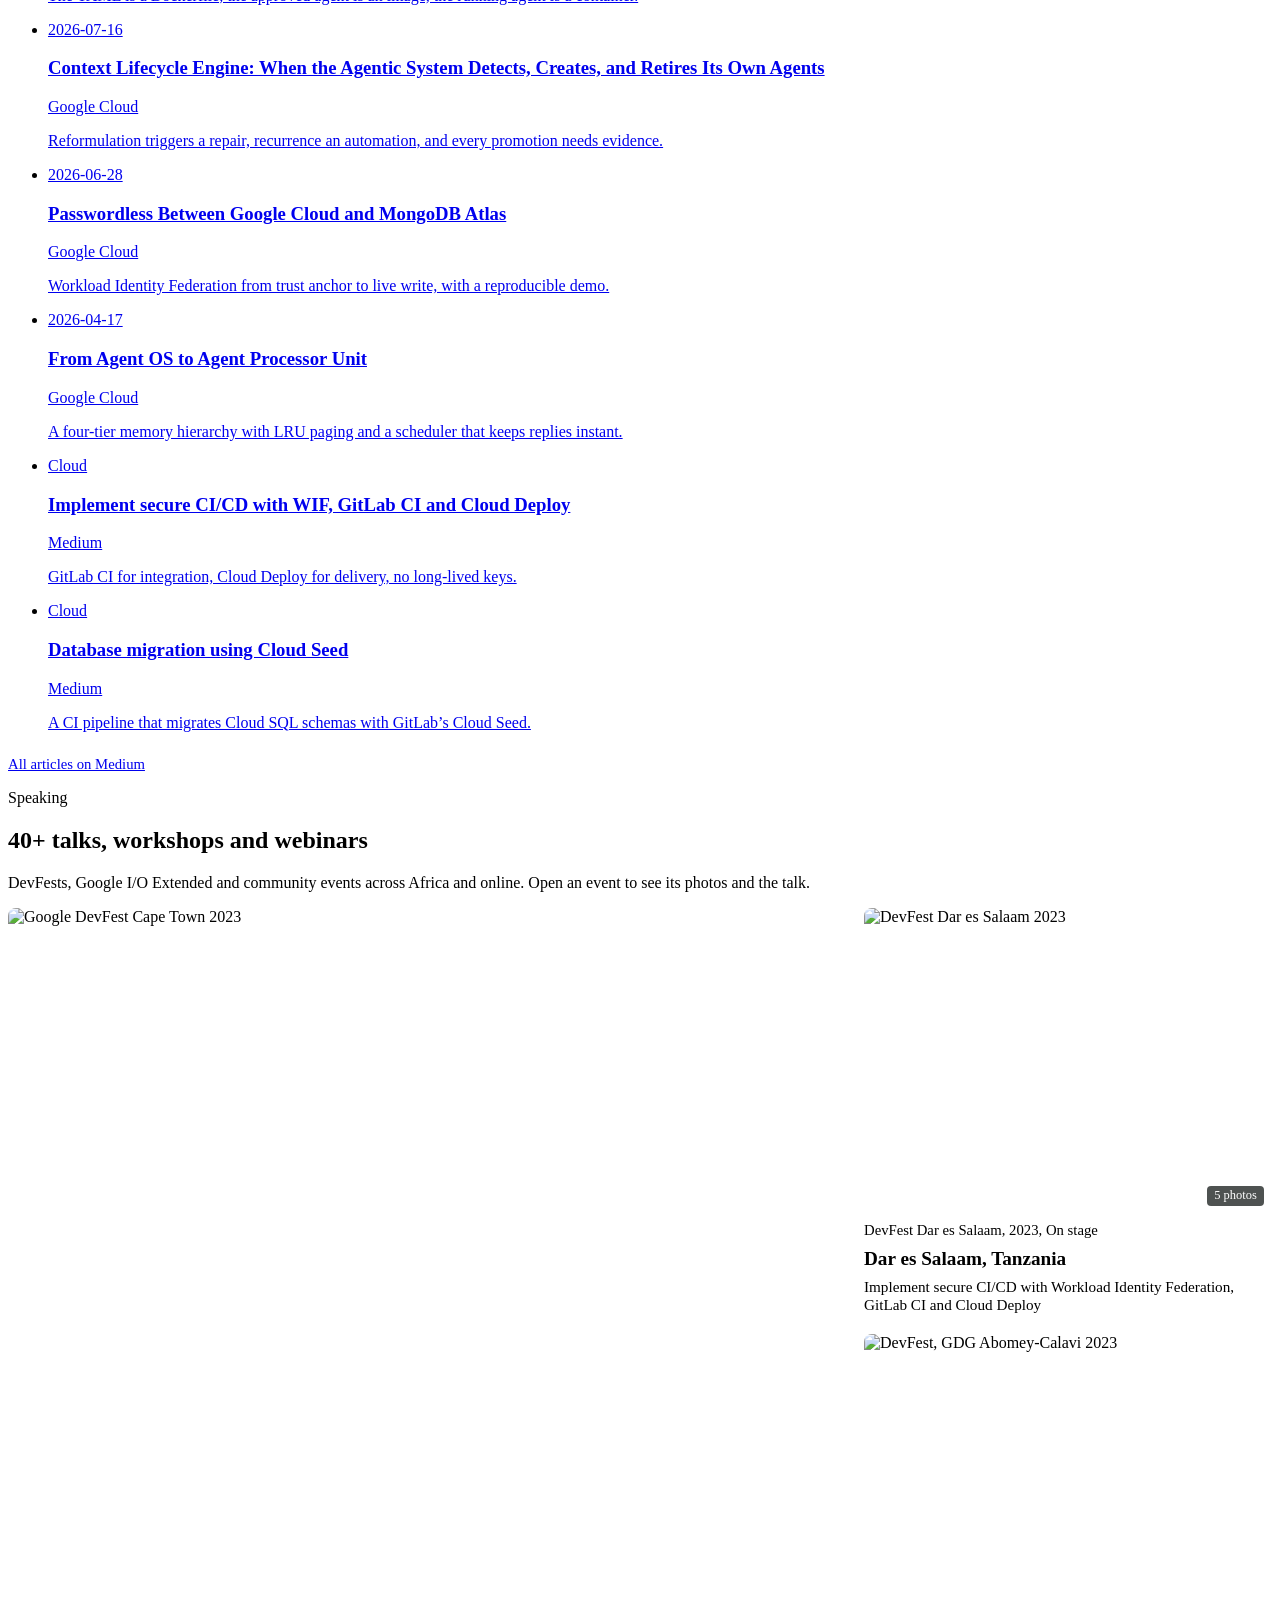
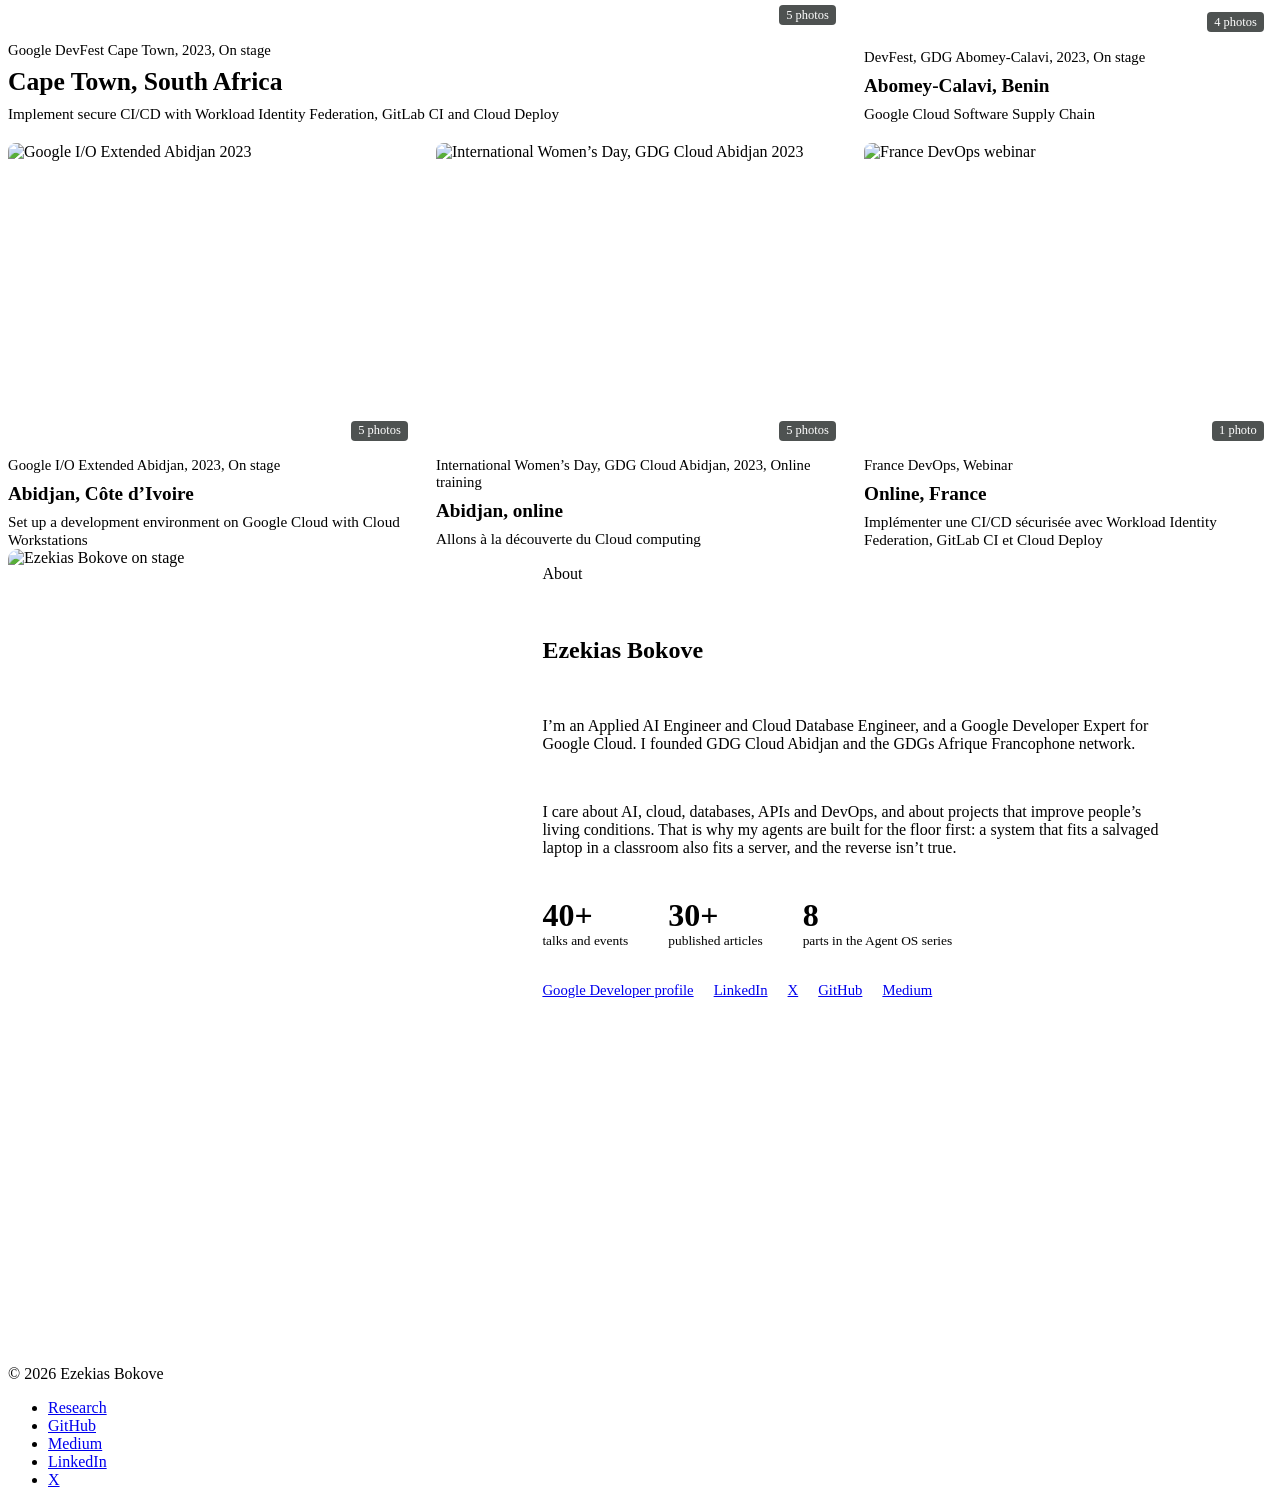
==== commit 51b4de64: "feat: music page for Kiassob and Urithi Cosmos on the home page - /music: five releases (Aube, For M" ====
--- a/public/index.html
+++ b/public/index.html
@@ -22,9 +22,6 @@
   <meta name="twitter:title" content="Ezekias Bokove">
   <meta name="twitter:description" content="Ezekias Bokove designs memory architectures for AI agents. The Agent Processor Unit runs agent memory like a processor: cache, page table, paging, scheduler.">
   <meta name="twitter:image" content="https://ezekias.dev/assets/og/home.png">
-  <link rel="preconnect" href="https://fonts.googleapis.com">
-  <link rel="preconnect" href="https://fonts.gstatic.com" crossorigin>
-  <link rel="stylesheet" href="https://fonts.googleapis.com/css2?family=Familjen+Grotesk:ital,wght@0,400..700;1,400..700&family=Literata:ital,opsz,wght@0,7..72,300..700;1,7..72,400&display=swap">
   <script type="application/ld+json">
 {
  "@context": "https://schema.org",
@@ -89,10 +86,10 @@
   <link rel="icon" type="image/png" sizes="32x32" href="/assets/favicon/favicon-32x32.png">
   <link rel="icon" type="image/png" sizes="16x16" href="/assets/favicon/favicon-16x16.png">
   <link rel="apple-touch-icon" href="/assets/favicon/apple-touch-icon.png">
-  <link rel="stylesheet" href="/assets/site/site.css">
-  <link rel="stylesheet" href="/assets/site/arch.css">
-  <link rel="stylesheet" href="/assets/site/flow.css">
-  <script src="/assets/site/site.js"></script>
+  <link rel="preload" href="/assets/fonts/familjen-grotesk-latin.woff2?v=c5d0fcda" as="font" type="font/woff2" crossorigin>
+  <link rel="stylesheet" href="/assets/site/site.css?v=b0ce67d9">
+  <script>try{var t=localStorage.getItem('theme');if(t==='light'||t==='dark')document.documentElement.setAttribute('data-theme',t)}catch(e){}</script>
+  <script src="/assets/site/site.js?v=5e7860f8" defer></script>
   <style>
     .hero { padding-block: 4.5rem 3rem; display: grid; gap: 2.75rem; }
     .hero-text { display: grid; gap: 1.25rem; max-width: 46rem; }
@@ -109,6 +106,26 @@
     .built .links { display: flex; flex-wrap: wrap; gap: 0.3rem 1.25rem; font-family: var(--display); font-size: 0.98rem; color: var(--ink); }
     .lineage { margin-top: 2.5rem; max-width: 46rem; font-size: 1.1rem; }
     @media (max-width: 860px) { .built { grid-template-columns: minmax(0, 1fr); gap: 2rem; } }
+    .cosmos { display: grid; grid-template-columns: minmax(0, 1.35fr) minmax(0, 1fr); gap: 3rem; align-items: center; }
+    .cosmos-shot { display: block; overflow: hidden; border-radius: 12px; background: #0b0713; }
+    .cosmos-shot img { width: 100%; aspect-ratio: 16 / 10; object-fit: cover; transition: transform 0.5s ease; }
+    .cosmos-shot:hover img { transform: scale(1.02); }
+    .cosmos-text { display: grid; gap: 1rem; }
+    .cosmos-text p { color: var(--muted); }
+    .cosmos-facts { list-style: none; margin: 0; padding: 0; display: flex; flex-wrap: wrap; gap: 0.4rem 1.75rem; font-family: var(--display); }
+    .cosmos-facts b { font-size: 1.5rem; font-weight: 640; display: block; line-height: 1.1; }
+    .cosmos-facts span { font-size: 0.9rem; color: var(--muted); }
+    @media (max-width: 860px) { .cosmos { grid-template-columns: minmax(0, 1fr); gap: 1.5rem; } }
+    .music { display: grid; grid-template-columns: minmax(0, 1fr) minmax(0, 1fr); gap: 3rem; align-items: center; }
+    .music-covers { display: grid; grid-template-columns: repeat(2, minmax(0, 1fr)); gap: 1rem; list-style: none; margin: 0; padding: 0; }
+    .music-covers a { display: grid; gap: 0.5rem; text-decoration: none; }
+    .music-covers img { width: 100%; aspect-ratio: 1; object-fit: cover; border-radius: 10px; transition: transform 0.4s ease; }
+    .music-covers a:hover img { transform: scale(1.02); }
+    .music-covers b { font-family: var(--display); font-weight: 620; font-size: 1.1rem; }
+    .music-covers span { font-size: 0.92rem; color: var(--muted); }
+    .music-text { display: grid; gap: 1rem; }
+    .music-text p { color: var(--muted); max-width: 36rem; }
+    @media (max-width: 860px) { .music { grid-template-columns: minmax(0, 1fr); gap: 1.75rem; } }
     .index { list-style: none; margin: 0; padding: 0; border-top: 1px solid var(--ink); }
     .index li { border-bottom: 1px solid var(--rule); }
     .index a { display: grid; grid-template-columns: 14rem minmax(0, 1fr); gap: 0.3rem 2rem; padding: 1.15rem 0; text-decoration: none; }
@@ -184,9 +201,10 @@
           <button class="sub-toggle" type="button" aria-expanded="false" aria-controls="systems-menu">Systems<svg viewBox="0 0 16 16" aria-hidden="true"><path d="m4 6 4 4 4-4" fill="none" stroke="currentColor" stroke-width="1.6"/></svg></button>
           <ul class="sub" id="systems-menu">
             <li><a href="/research/urithi"><b>Urithi</b><span>how knowledge moves</span></a></li>
-            <li><a href="/research/cle"><b>Context Lifecycle Engine</b><span>how an agent is born</span></a></li>
+            <li><a href="/research/context-lifecycle-engine"><b>Context Lifecycle Engine</b><span>how an agent is born</span></a></li>
           </ul>
         </li>
+        <li><a href="/music">Music</a></li>
         <li><a href="#writing">Writing</a></li>
         <li><a href="#speaking">Speaking</a></li>
         <li><a href="#about">About</a></li>
@@ -234,10 +252,42 @@
           <article>
             <h3>Context Lifecycle Engine</h3>
             <p>Watches how someone works, and turns a habit into an agent that is promoted on evidence and retired when its proof expires.</p>
-            <p class="links"><a href="/research/cle">See how an agent is born</a><a href="https://github.com/EZFRICA/context-lifecycle-engine">Code</a></p>
+            <p class="links"><a href="/research/context-lifecycle-engine">See how an agent is born</a><a href="https://github.com/EZFRICA/context-lifecycle-engine">Code</a></p>
           </article>
         </div>
-        <p class="lineage">How the architecture got here: <a href="/research/memory">eight stages of memory</a>, from a 2025 chatbot that forgot too much, and <a href="/research/context">six stages of agent lifecycle</a>, from versioned blocks to agents that grow from usage.</p>
+        <p class="lineage">How the architecture got here: <a href="/research/agent-memory">eight stages of memory</a>, from a 2025 chatbot that forgot too much, and <a href="/research/context-engineering">six stages of agent lifecycle</a>, from versioned blocks to agents that grow from usage.</p>
+      </div>
+    </section>
+
+    <section class="section" id="urithi-cosmos">
+      <div class="container cosmos">
+        <a class="cosmos-shot" href="https://urithi.ezekias.dev/" aria-label="Open Urithi Cosmos">
+          <img src="/assets/img/thumbs/urithi-cosmos.jpg" alt="Urithi Cosmos: a 3D map of Africa where each country opens its tales" loading="lazy" width="1200" height="750">
+        </a>
+        <div class="cosmos-text">
+          <h2>Urithi Cosmos</h2>
+          <p>African tales on a 3D map. Pick a country, sit under the palaver tree, and listen to an elder’s voice tell its stories in English, French or, in 38 villages, a local language. Local versions are machine translations, not yet reviewed by native speakers.</p>
+          <ul class="cosmos-facts">
+            <li><b>550</b><span>tales</span></li>
+            <li><b>54</b><span>countries and La Réunion</span></li>
+            <li><b>37</b><span>narrated languages</span></li>
+          </ul>
+          <div class="actions"><a class="btn" href="https://urithi.ezekias.dev/">Open Urithi Cosmos</a></div>
+        </div>
+      </div>
+    </section>
+
+    <section class="section" id="music">
+      <div class="container music">
+        <div class="music-text">
+          <h2>Music made with AI</h2>
+          <p>As Kiassob, I release African music built with LLMs, music generation, text-to-speech, speech-to-text checks and lyric videos written in code. Five releases since June 2026 on Mahuton Records.</p>
+          <div class="actions"><a class="btn" href="/music">See the music and the studio</a></div>
+        </div>
+        <ul class="music-covers">
+          <li><a href="/music#goor-goorlu"><img src="/assets/img/music/goor-goorlu-cover.jpg" alt="Góor-góorlu cover" loading="lazy" width="800" height="800"><b>Góor-góorlu</b><span>Single, November 2026</span></a></li>
+          <li><a href="/music#bambelela"><img src="/assets/img/music/bambelela-cover.jpg" alt="Bambelela cover" loading="lazy" width="800" height="800"><b>Bambelela</b><span>Single, November 2026</span></a></li>
+        </ul>
       </div>
     </section>
 
@@ -364,10 +414,12 @@
     </div>
   </footer>
 
-  <script src="/assets/site/data-apu.js"></script>
-  <script src="/assets/site/flow.js"></script>
+  <script src="/assets/site/data-apu.js?v=620f56f6" defer></script>
+  <script src="/assets/site/flow.js?v=ff9168ff" defer></script>
   <script>
-    new FlowPlayer(document.getElementById('apu-die'), window.APU_MAP, window.APU_FLOW, { once: true });
+    document.addEventListener('DOMContentLoaded', () => {
+      new FlowPlayer(document.getElementById('apu-die'), window.APU_MAP, window.APU_FLOW, { once: true });
+    });
   </script>
   <script>
     (() => {
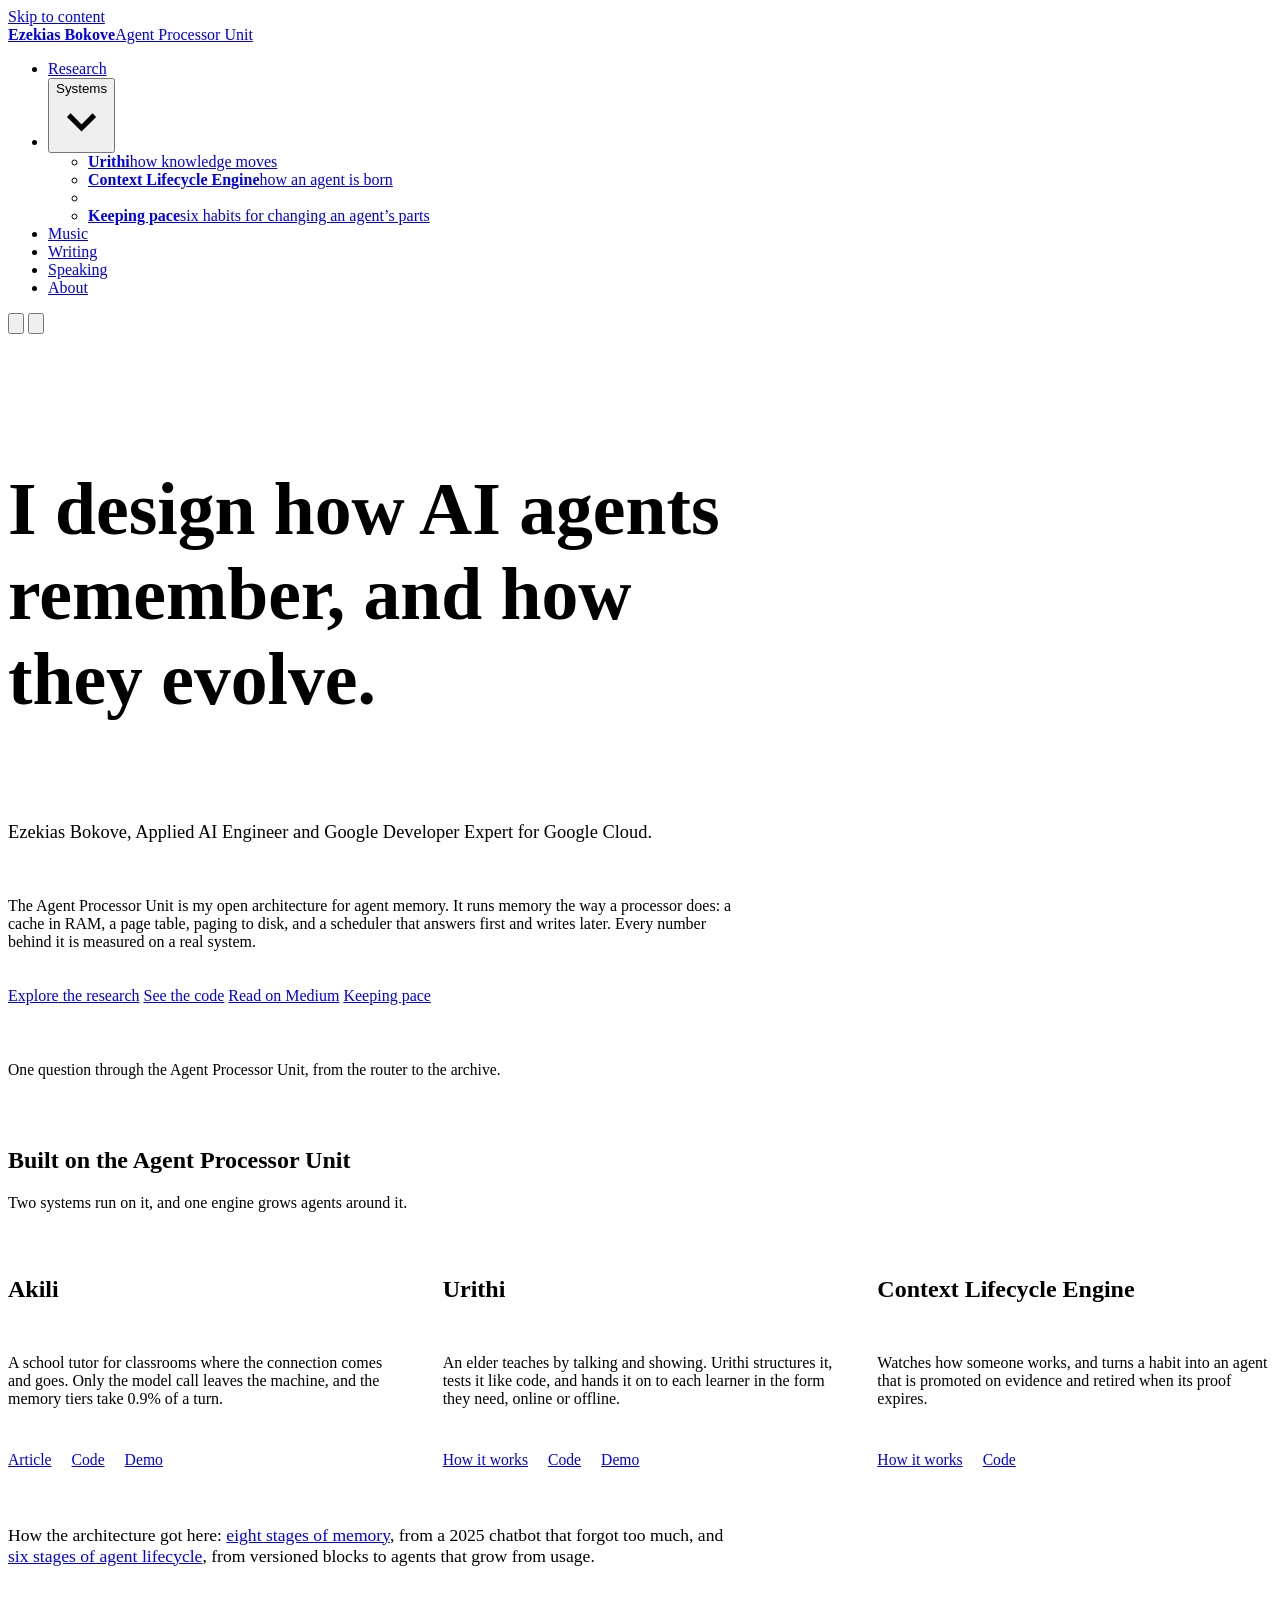
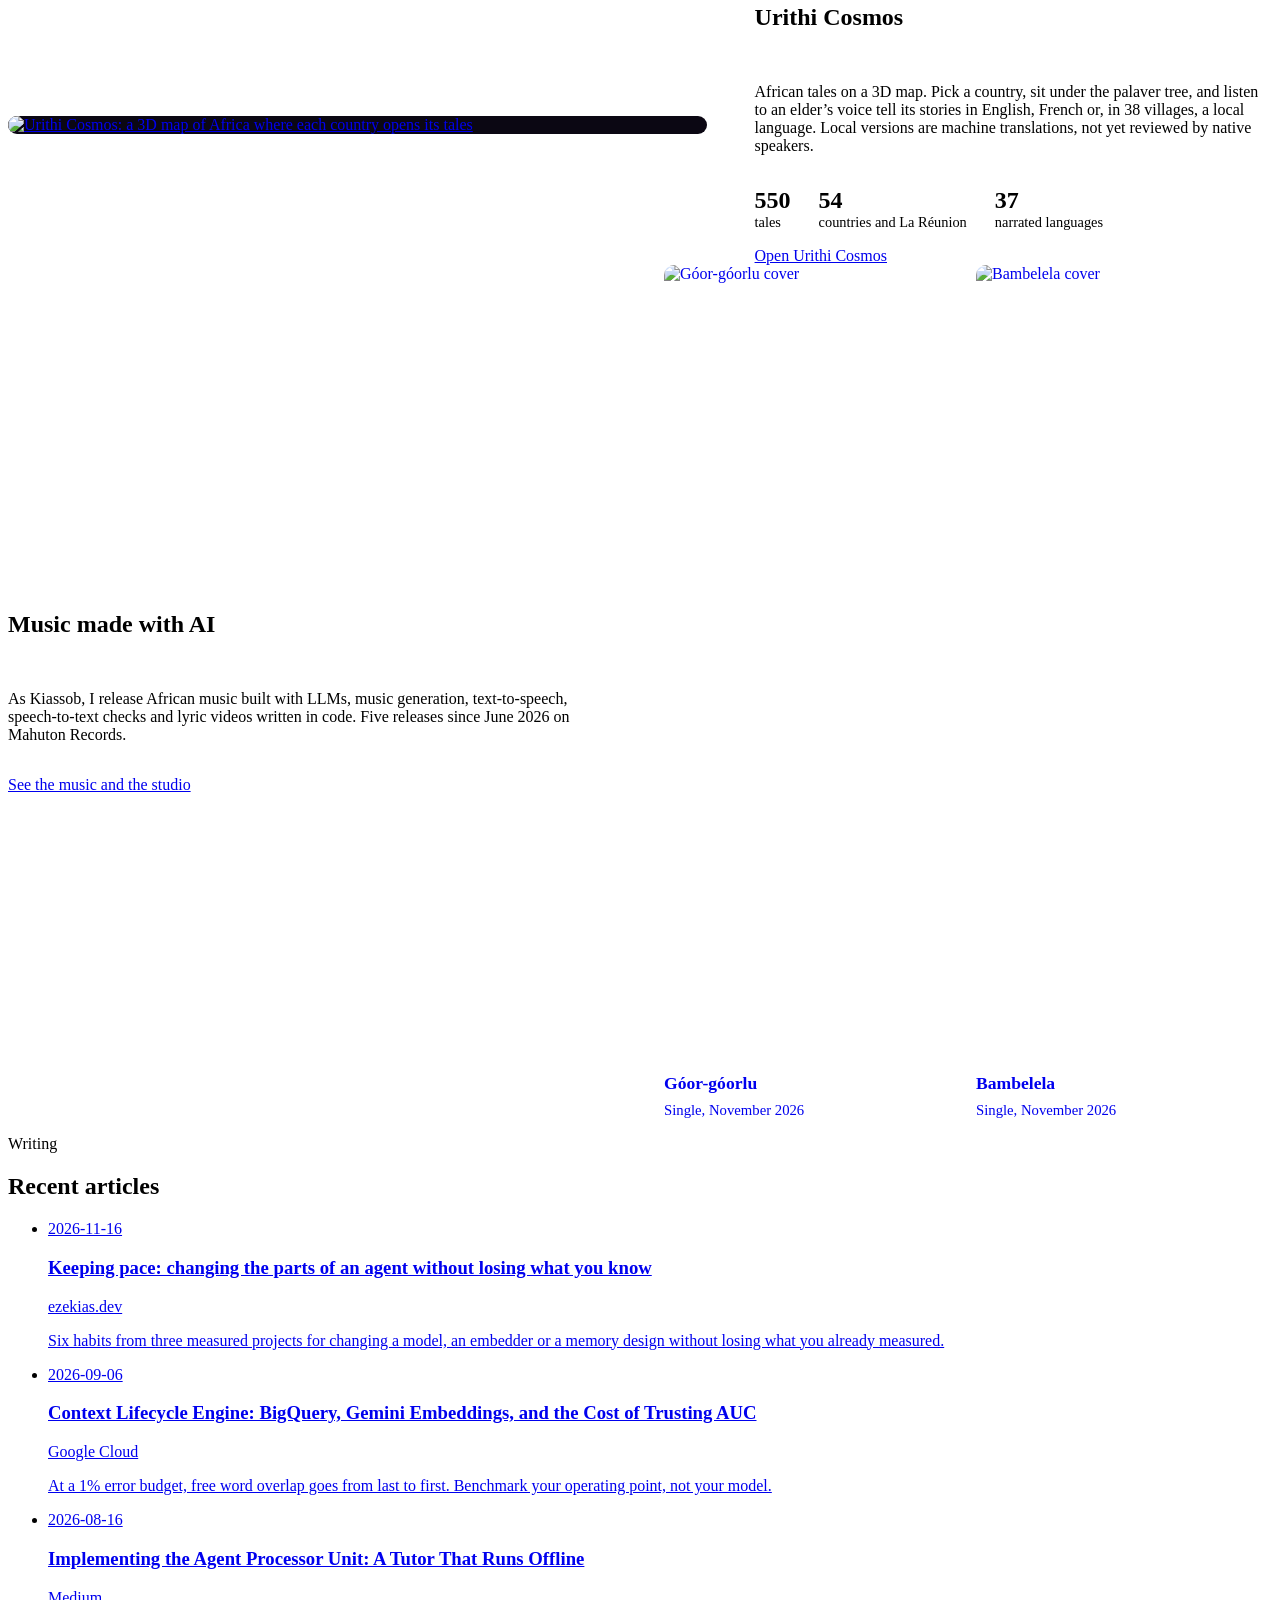
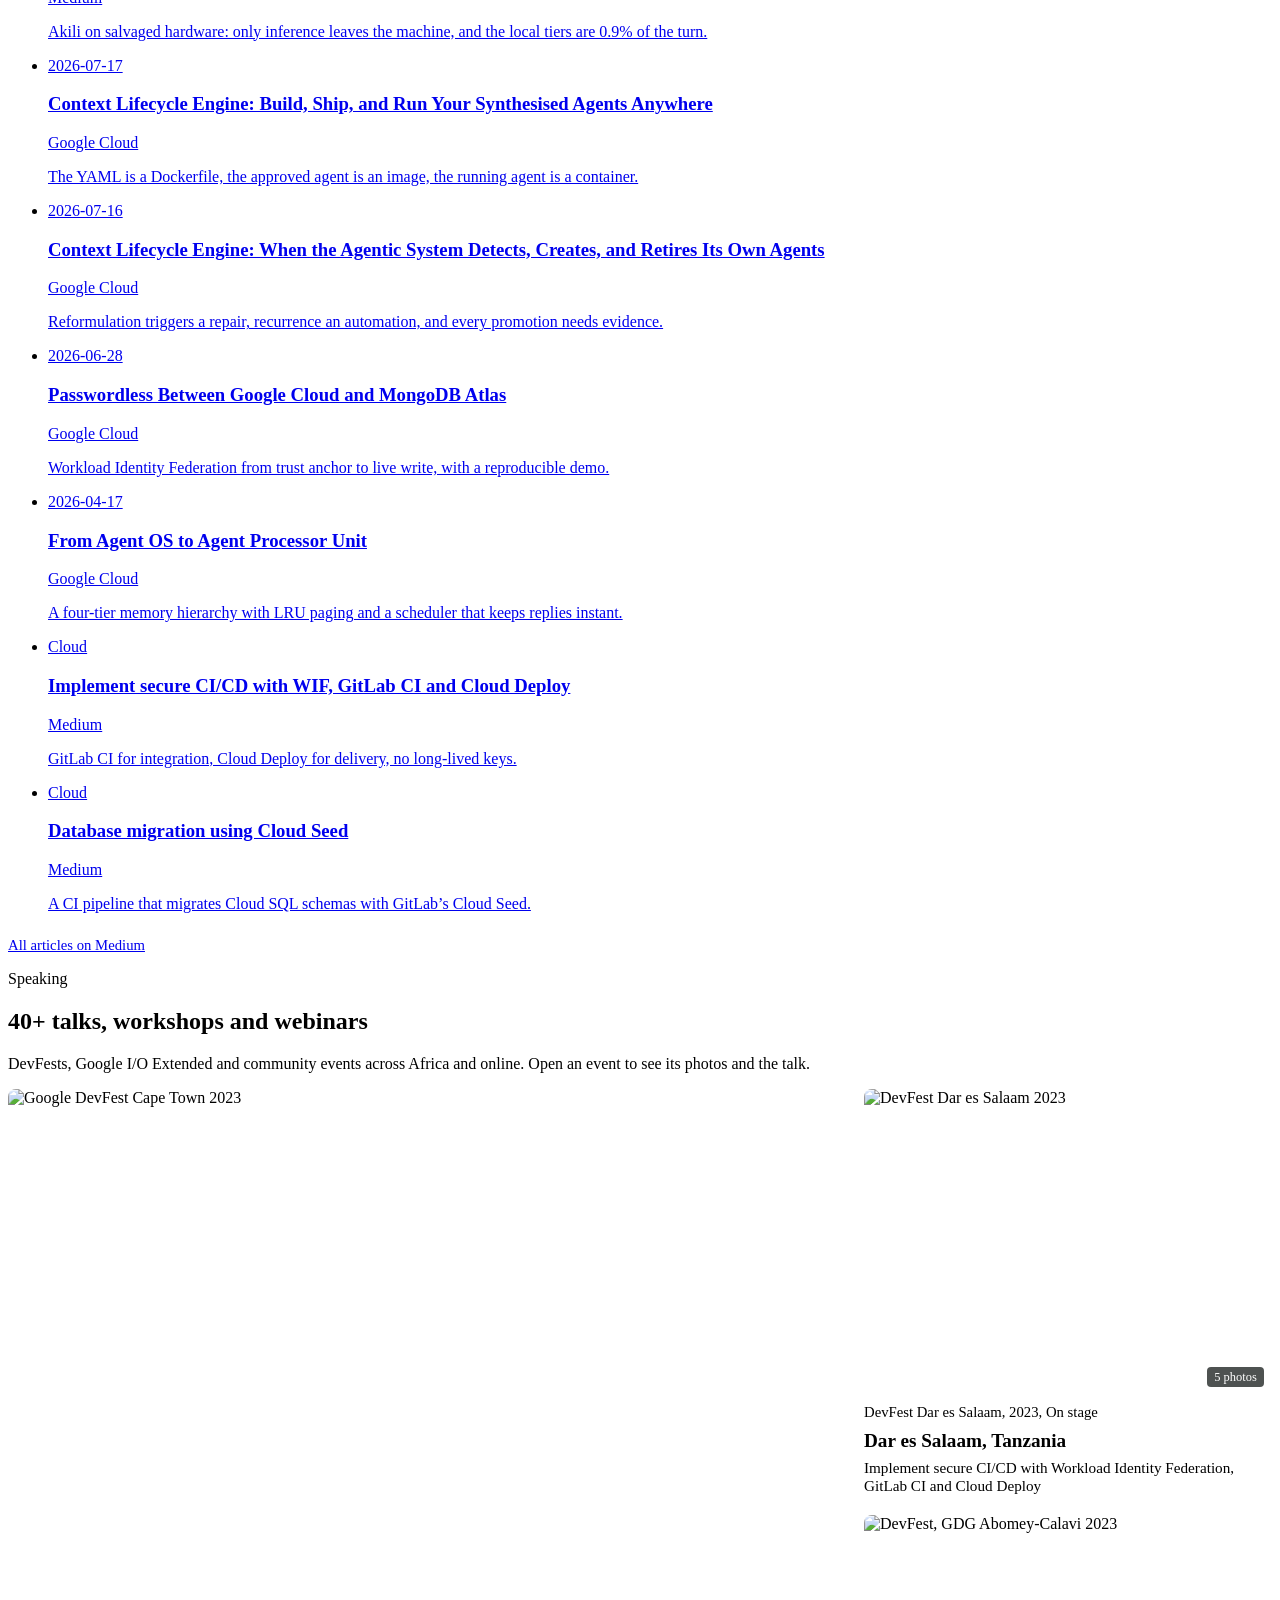
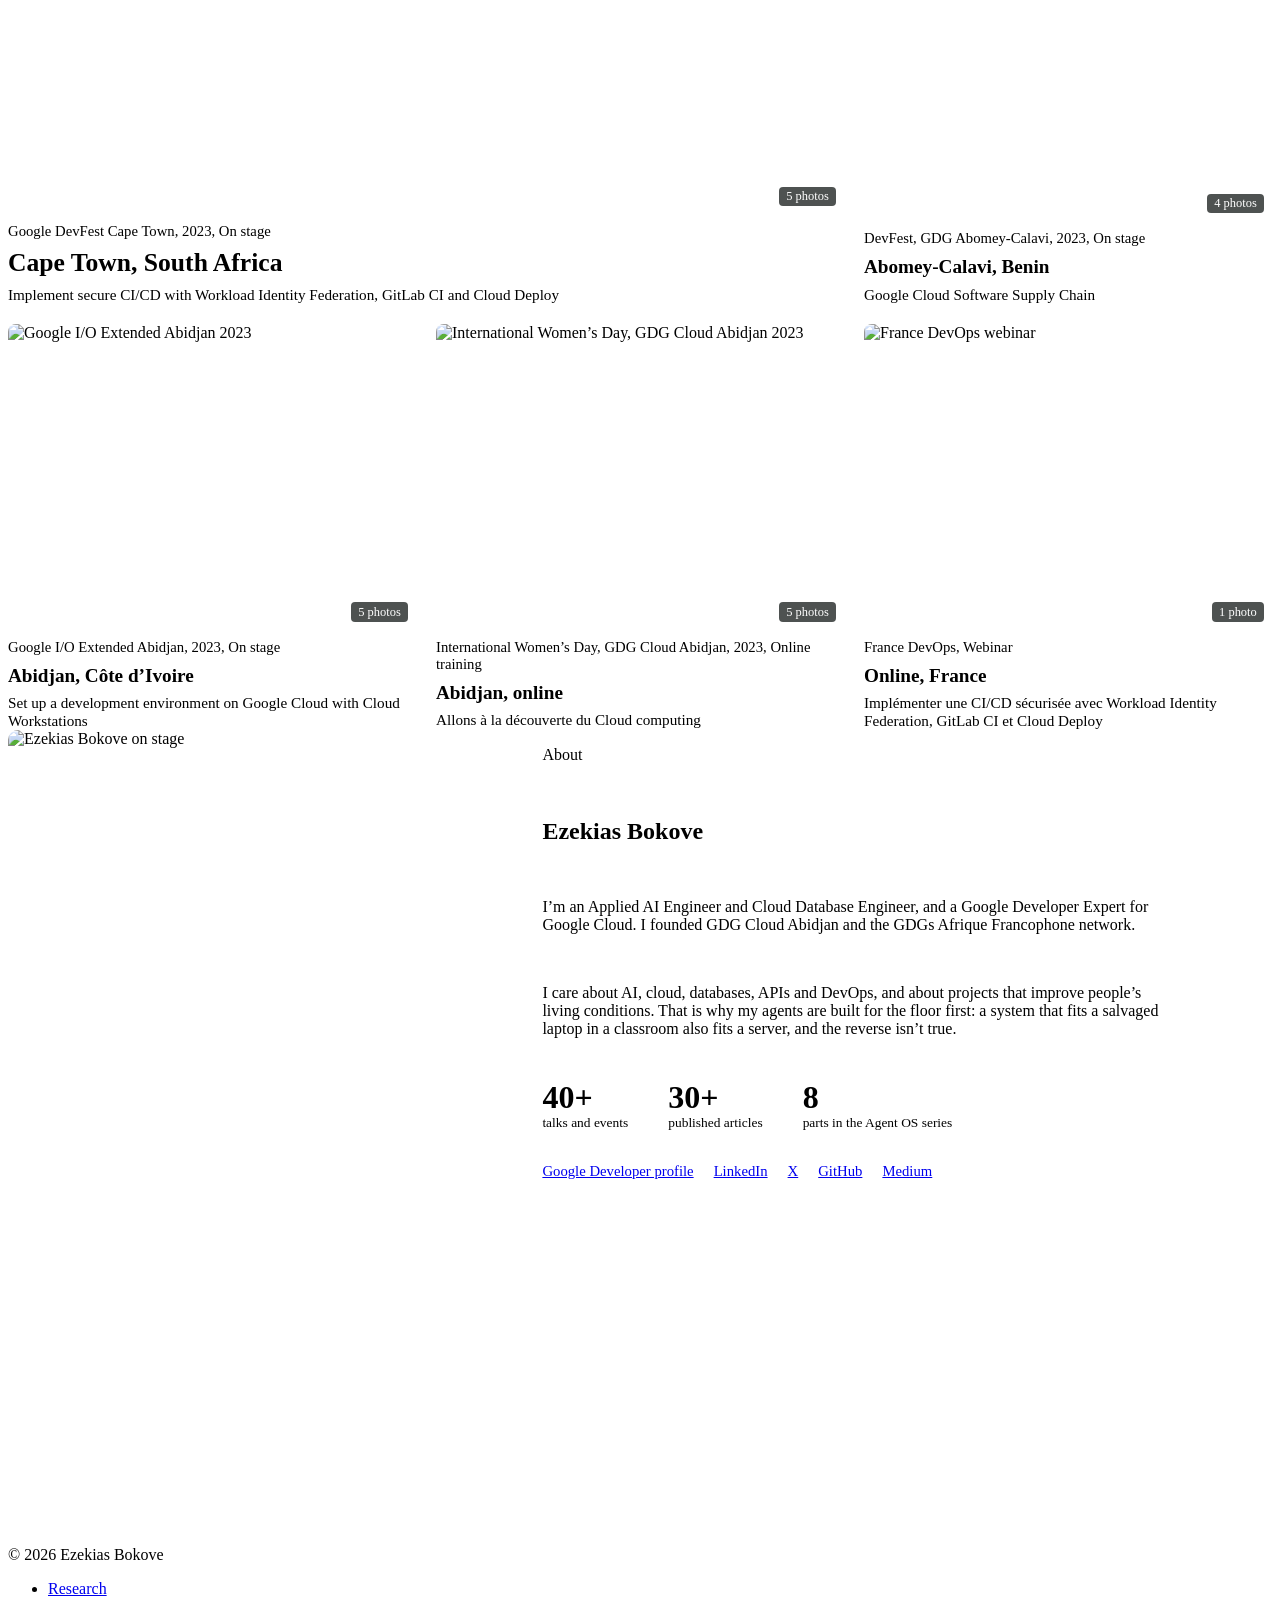
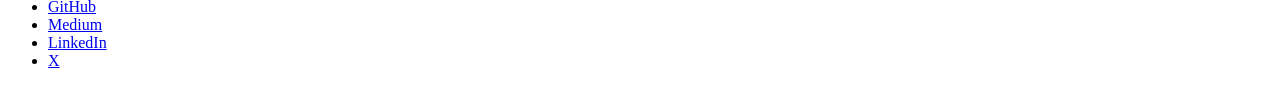
==== commit fcf09764: "feat: Keeping pace page, linked from the menu, home and research hub Add research/keeping-pace with " ====
--- a/public/index.html
+++ b/public/index.html
@@ -87,7 +87,7 @@
   <link rel="icon" type="image/png" sizes="16x16" href="/assets/favicon/favicon-16x16.png">
   <link rel="apple-touch-icon" href="/assets/favicon/apple-touch-icon.png">
   <link rel="preload" href="/assets/fonts/familjen-grotesk-latin.woff2?v=c5d0fcda" as="font" type="font/woff2" crossorigin>
-  <link rel="stylesheet" href="/assets/site/site.css?v=b0ce67d9">
+  <link rel="stylesheet" href="/assets/site/site.css?v=8235759c">
   <script>try{var t=localStorage.getItem('theme');if(t==='light'||t==='dark')document.documentElement.setAttribute('data-theme',t)}catch(e){}</script>
   <script src="/assets/site/site.js?v=5e7860f8" defer></script>
   <style>
@@ -202,6 +202,8 @@
           <ul class="sub" id="systems-menu">
             <li><a href="/research/urithi"><b>Urithi</b><span>how knowledge moves</span></a></li>
             <li><a href="/research/context-lifecycle-engine"><b>Context Lifecycle Engine</b><span>how an agent is born</span></a></li>
+            <li class="sep" role="separator"></li>
+            <li><a href="/research/keeping-pace"><b>Keeping pace</b><span>six habits for changing an agent’s parts</span></a></li>
           </ul>
         </li>
         <li><a href="/music">Music</a></li>
@@ -224,6 +226,7 @@
           <a class="btn" href="/research">Explore the research</a>
           <a class="btn ghost" href="https://github.com/EZFRICA/Agent-Processor-Unit">See the code</a>
           <a class="btn ghost" href="https://ezekiasb.medium.com/">Read on Medium</a>
+          <a class="btn ghost" href="/research/keeping-pace">Keeping pace</a>
         </div>
       </div>
       <figure class="hero-figure">
@@ -242,17 +245,17 @@
           <article>
             <h3>Akili</h3>
             <p>A school tutor for classrooms where the connection comes and goes. Only the model call leaves the machine, and the memory tiers take 0.9% of a turn.</p>
-            <p class="links"><a href="https://ezekiasb.medium.com/implementing-the-agent-processor-unit-a-tutor-that-runs-offline-d10b77803889">Read the article</a><a href="https://github.com/EZFRICA/apu-akili">Code</a></p>
+            <p class="links"><a href="https://ezekiasb.medium.com/implementing-the-agent-processor-unit-a-tutor-that-runs-offline-d10b77803889">Article</a><a href="https://github.com/EZFRICA/apu-akili">Code</a><a href="https://www.youtube.com/watch?v=lIgTQmfD3n0">Demo</a></p>
           </article>
           <article>
             <h3>Urithi</h3>
             <p>An elder teaches by talking and showing. Urithi structures it, tests it like code, and hands it on to each learner in the form they need, online or offline.</p>
-            <p class="links"><a href="/research/urithi">See how knowledge moves</a><a href="https://github.com/EZFRICA/apu-urithi">Code</a></p>
+            <p class="links"><a href="/research/urithi">How it works</a><a href="https://github.com/EZFRICA/apu-urithi">Code</a><a href="https://www.youtube.com/watch?v=a-3H8Ze79K0">Demo</a></p>
           </article>
           <article>
             <h3>Context Lifecycle Engine</h3>
             <p>Watches how someone works, and turns a habit into an agent that is promoted on evidence and retired when its proof expires.</p>
-            <p class="links"><a href="/research/context-lifecycle-engine">See how an agent is born</a><a href="https://github.com/EZFRICA/context-lifecycle-engine">Code</a></p>
+            <p class="links"><a href="/research/context-lifecycle-engine">How it works</a><a href="https://github.com/EZFRICA/context-lifecycle-engine">Code</a></p>
           </article>
         </div>
         <p class="lineage">How the architecture got here: <a href="/research/agent-memory">eight stages of memory</a>, from a 2025 chatbot that forgot too much, and <a href="/research/context-engineering">six stages of agent lifecycle</a>, from versioned blocks to agents that grow from usage.</p>
@@ -298,6 +301,7 @@
           <h2>Recent articles</h2>
         </div>
         <ul class="rows">
+          <li><a href="/research/keeping-pace"><time datetime="2026-11-16">2026-11-16</time><h3>Keeping pace: changing the parts of an agent without losing what you know</h3><span class="tag">ezekias.dev</span><p>Six habits from three measured projects for changing a model, an embedder or a memory design without losing what you already measured.</p></a></li>
           <li><a href="https://medium.com/google-cloud/context-lifecycle-engine-bigquery-gemini-embeddings-and-the-cost-of-trusting-auc-53237b806b9c"><time datetime="2026-09-06">2026-09-06</time><h3>Context Lifecycle Engine: BigQuery, Gemini Embeddings, and the Cost of Trusting AUC</h3><span class="tag">Google Cloud</span><p>At a 1% error budget, free word overlap goes from last to first. Benchmark your operating point, not your model.</p></a></li>
           <li><a href="https://ezekiasb.medium.com/implementing-the-agent-processor-unit-a-tutor-that-runs-offline-d10b77803889"><time datetime="2026-08-16">2026-08-16</time><h3>Implementing the Agent Processor Unit: A Tutor That Runs Offline</h3><span class="tag">Medium</span><p>Akili on salvaged hardware: only inference leaves the machine, and the local tiers are 0.9% of the turn.</p></a></li>
           <li><a href="https://medium.com/google-cloud/context-lifecycle-engine-build-ship-and-run-your-synthesised-agents-anywhere-33be1d151426"><time datetime="2026-07-17">2026-07-17</time><h3>Context Lifecycle Engine: Build, Ship, and Run Your Synthesised Agents Anywhere</h3><span class="tag">Google Cloud</span><p>The YAML is a Dockerfile, the approved agent is an image, the running agent is a container.</p></a></li>
